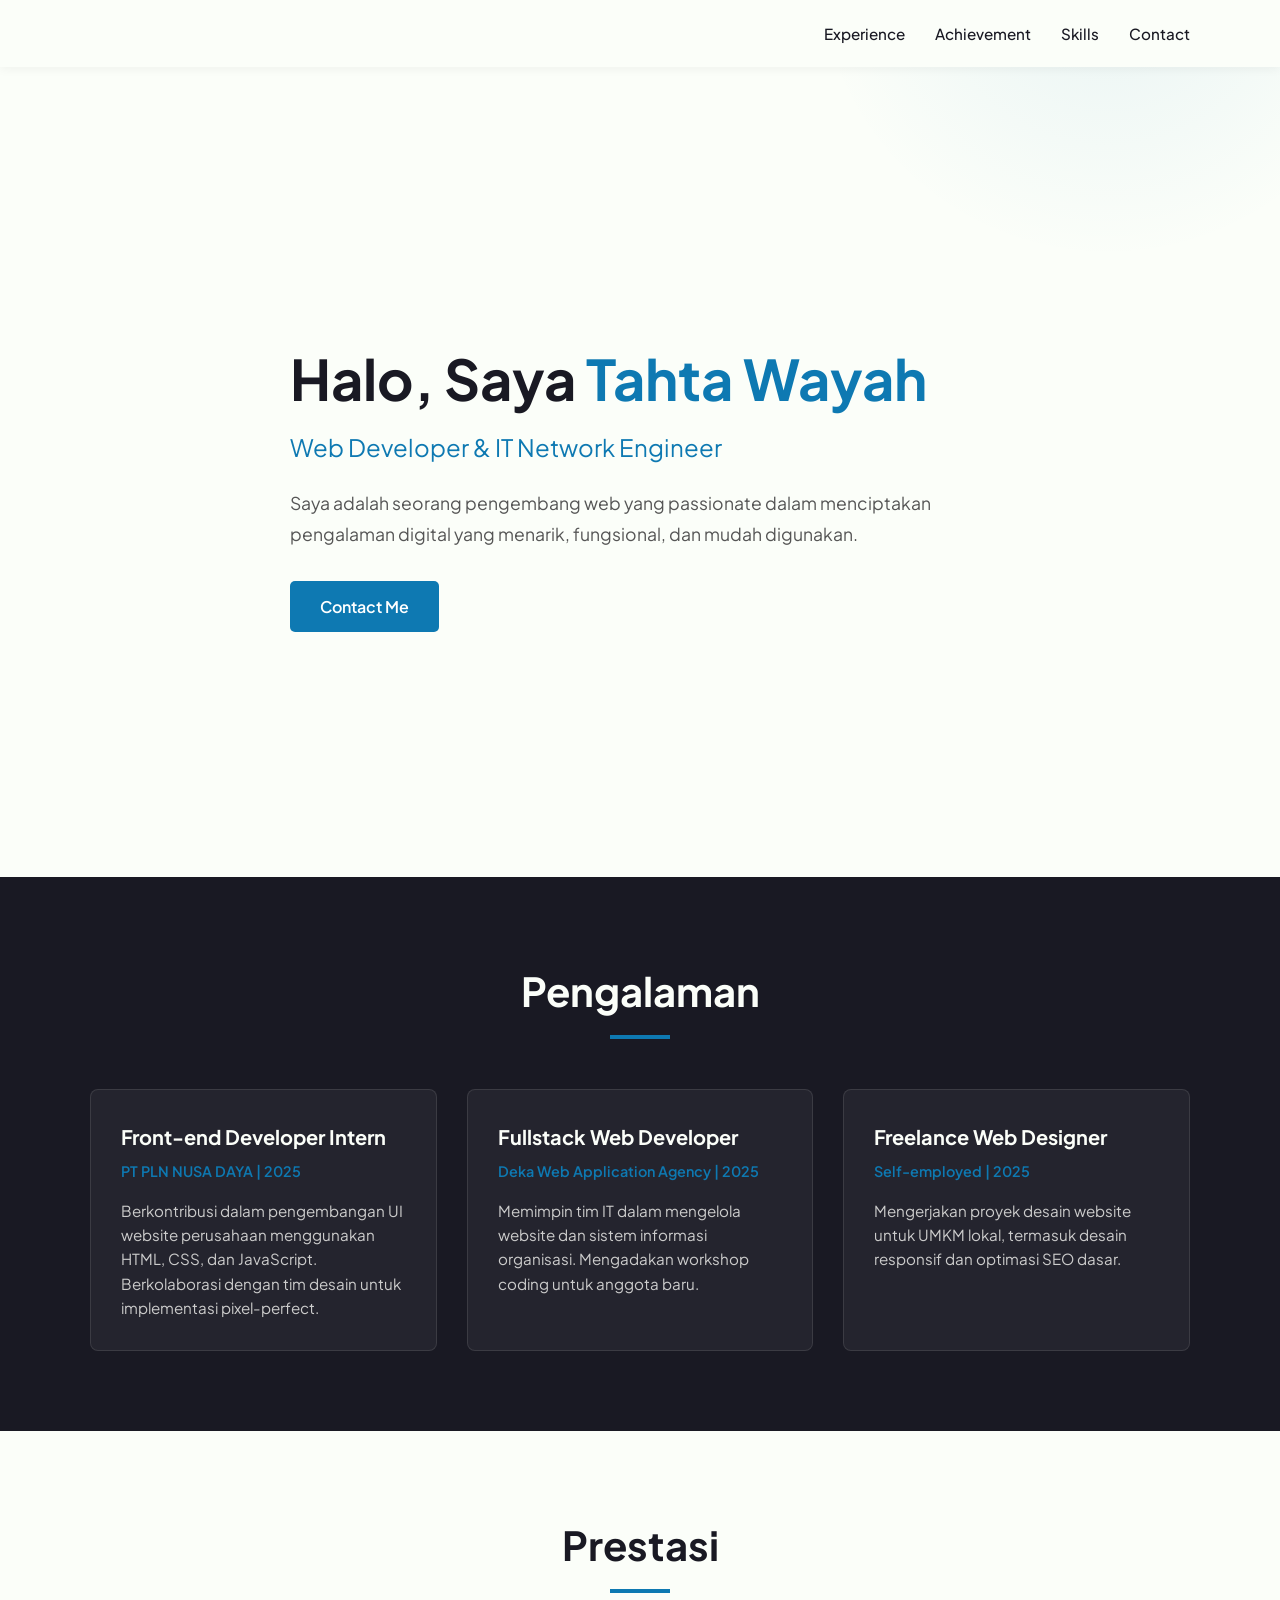
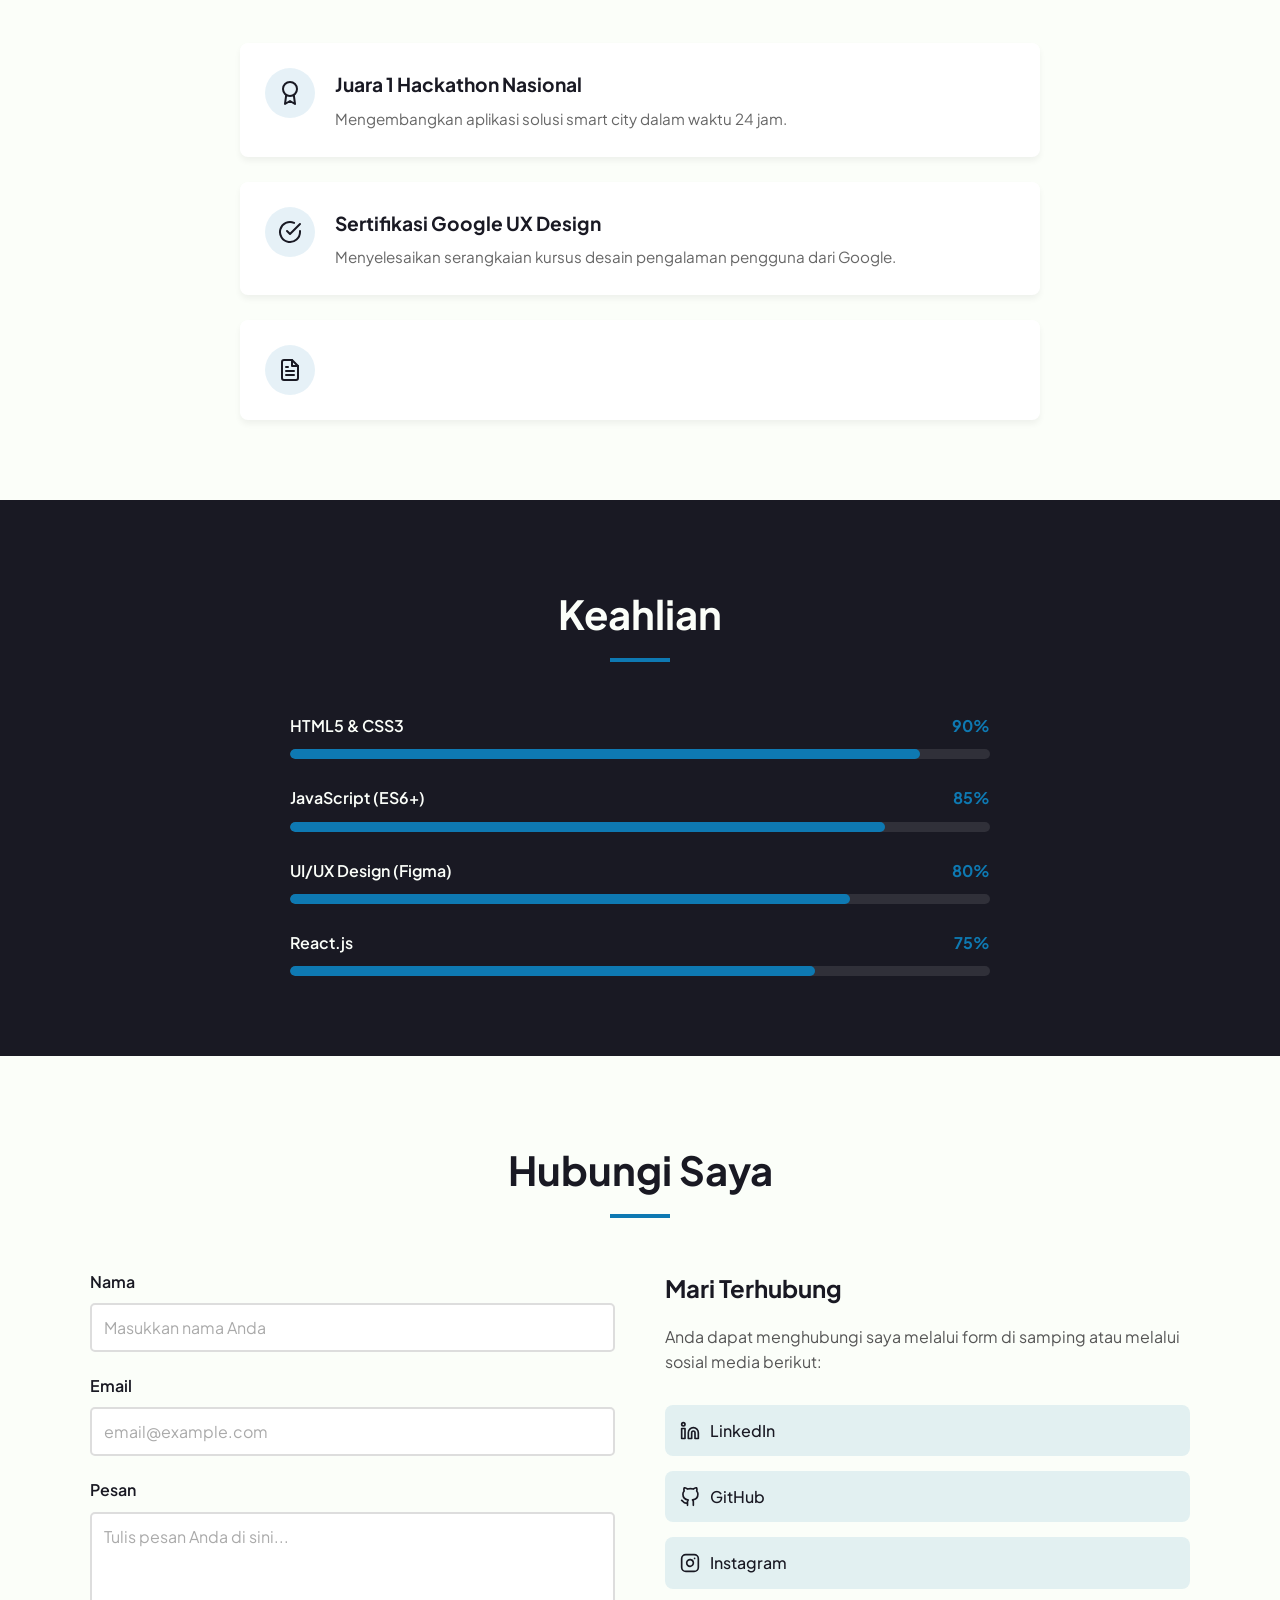
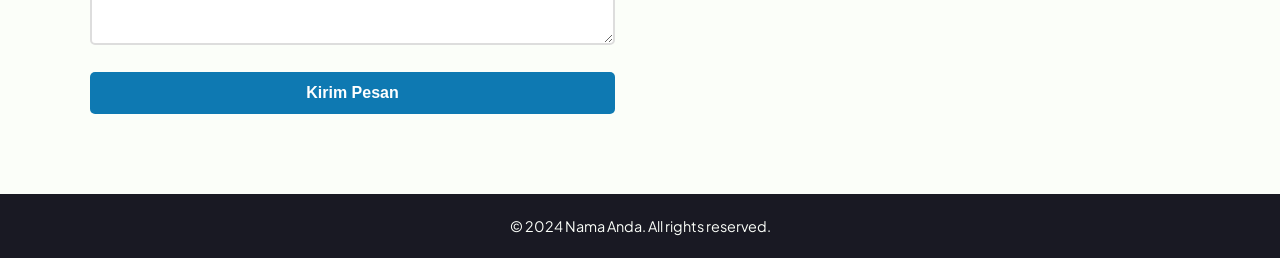
==== index.html @ 2fd8e8e4 "url" ====
<!DOCTYPE html>
<html lang="id">
<head>
    <meta charset="UTF-8">
    <meta name="viewport" content="width=device-width, initial-scale=1.0">
    <title>zheta - web developer</title>
    <link rel="stylesheet" href="style.css">
    <link href="https://fonts.googleapis.com/css2?family=Plus+Jakarta+Sans:wght@300;400;500;600;700;800&display=swap" rel="stylesheet">
</head>
<body>

    <!-- ==================== NAVBAR ==================== -->
    <nav class="navbar" id="navbar">
        <div class="container nav-container">
            <a href="#home" class="logo"></a>
            <ul class="nav-menu">
                <!-- <li><a href="#about" class="nav-link">About</a></li> -->
                <li><a href="#experience" class="nav-link">Experience</a></li>
                <li><a href="#achievement" class="nav-link">Achievement</a></li>
                <li><a href="#skills" class="nav-link">Skills</a></li>
                <li><a href="nekodrop.web.id" class="nav-link">Contact</a></li>
            </ul>
        </div>
    </nav>

    <!-- ==================== HERO / HOME ==================== -->
    <section id="home" class="hero">
        <div class="container">
            <div class="hero-content">
                <h1 class="hero-title">Halo, Saya <span class="text-accent">Tahta Wayah</span></h1>
                <h2 class="hero-subtitle">Web Developer & IT Network Engineer</h2>
                <p class="hero-description">
                    Saya adalah seorang pengembang web yang passionate dalam menciptakan pengalaman digital yang menarik, fungsional, dan mudah digunakan.
                </p>
                <a href="#contact" class="btn btn-primary">Contact Me</a>
            </div>
        </div>
    </section>

    <!-- ==================== ABOUT ==================== -->
    <!-- <section id="about" class="about section-padding">
        <div class="container">
            <div class="section-header">
                <h2 class="section-title">Tentang Saya</h2>
                <div class="underline"></div>
            </div>
            <div class="about-content">
                <div class="about-text">
                    <p>
                        Saya memiliki latar belakang di bidang teknologi informasi dengan fokus pada pengembangan front-end. Saya senang belajar teknologi baru dan menerjemahkan desain menjadi kode yang bersih.
                    </p>
                    <p>
                        Tujuan karier saya adalah menjadi seorang Full Stack Developer yang handal dan berkontribusi dalam proyek-proyek yang berdampak positif bagi masyarakat.
                    </p>
                </div>
            </div>
        </div>
    </section> -->

    <!-- ==================== EXPERIENCE ==================== -->
    <section id="experience" class="experience section-padding bg-dark">
        <div class="container">
            <div class="section-header">
                <h2 class="section-title text-light">Pengalaman</h2>
                <div class="underline bg-accent"></div>
            </div>
            <div class="experience-grid">
                <div class="card">
                    <h3 class="card-title">Front-end Developer Intern</h3>
                    <span class="card-meta">PT PLN NUSA DAYA | 2025</span>
                    <p class="card-desc">
                        Berkontribusi dalam pengembangan UI website perusahaan menggunakan HTML, CSS, dan JavaScript. Berkolaborasi dengan tim desain untuk implementasi pixel-perfect.
                    </p>
                </div>
                <div class="card">
                    <h3 class="card-title">Fullstack Web Developer</h3>
                    <span class="card-meta">Deka Web Application Agency | 2025</span>
                    <p class="card-desc">
                        Memimpin tim IT dalam mengelola website dan sistem informasi organisasi. Mengadakan workshop coding untuk anggota baru.
                    </p>
                </div>
                <div class="card">
                    <h3 class="card-title">Freelance Web Designer</h3>
                    <span class="card-meta">Self-employed | 2025</span>
                    <p class="card-desc">
                        Mengerjakan proyek desain website untuk UMKM lokal, termasuk desain responsif dan optimasi SEO dasar.
                    </p>
                </div>
            </div>
        </div>
    </section>

    <!-- ==================== ACHIEVEMENT ==================== -->
    <section id="achievement" class="achievement section-padding">
        <div class="container">
            <div class="section-header">
                <h2 class="section-title">Prestasi</h2>
                <div class="underline"></div>
            </div>
            <div class="achievement-list">
                <div class="achievement-item">
                    <div class="achievement-icon">
                        <svg width="24" height="24" viewBox="0 0 24 24" fill="none" stroke="currentColor" stroke-width="2" stroke-linecap="round" stroke-linejoin="round"><circle cx="12" cy="8" r="7"></circle><polyline points="8.21 13.89 7 23 12 20 17 23 15.79 13.88"></polyline></svg>
                    </div>
                    <div class="achievement-info">
                        <h3>Juara 1 Hackathon Nasional</h3>
                        <p>Mengembangkan aplikasi solusi smart city dalam waktu 24 jam.</p>
                    </div>
                </div>
                <div class="achievement-item">
                    <div class="achievement-icon">
                        <svg width="24" height="24" viewBox="0 0 24 24" fill="none" stroke="currentColor" stroke-width="2" stroke-linecap="round" stroke-linejoin="round"><path d="M22 11.08V12a10 10 0 1 1-5.93-9.14"></path><polyline points="22 4 12 14.01 9 11.01"></polyline></svg>
                    </div>
                    <div class="achievement-info">
                        <h3>Sertifikasi Google UX Design</h3>
                        <p>Menyelesaikan serangkaian kursus desain pengalaman pengguna dari Google.</p>
                    </div>
                </div>
                <div class="achievement-item">
                    <div class="achievement-icon">
                        <svg width="24" height="24" viewBox="0 0 24 24" fill="none" stroke="currentColor" stroke-width="2" stroke-linecap="round" stroke-linejoin="round"><path d="M14 2H6a2 2 0 0 0-2 2v16a2 2 0 0 0 2 2h12a2 2 0 0 0 2-2V8z"></path><polyline points="14 2 14 8 20 8"></polyline><line x1="16" y1="13" x2="8" y2="13"></line><line x1="16" y1="17" x2="8" y2="17"></line><polyline points="10 9 9 9 8 9"></polyline></svg>
                    </div>
                    <div class="achievement-info">
                        <h3></h3>
                        <p></p>
                    </div>
                </div>
            </div>
        </div>
    </section>

    <!-- ==================== SKILLS ==================== -->
    <section id="skills" class="skills section-padding bg-dark">
        <div class="container">
            <div class="section-header">
                <h2 class="section-title text-light">Keahlian</h2>
                <div class="underline bg-accent"></div>
            </div>
            <div class="skills-container">
                <div class="skill-box">
                    <div class="skill-header">
                        <span class="skill-name">HTML5 & CSS3</span>
                        <span class="skill-percent">90%</span>
                    </div>
                    <div class="progress-bar">
                        <div class="progress-fill" style="width: 90%;"></div>
                    </div>
                </div>
                <div class="skill-box">
                    <div class="skill-header">
                        <span class="skill-name">JavaScript (ES6+)</span>
                        <span class="skill-percent">85%</span>
                    </div>
                    <div class="progress-bar">
                        <div class="progress-fill" style="width: 85%;"></div>
                    </div>
                </div>
                <div class="skill-box">
                    <div class="skill-header">
                        <span class="skill-name">UI/UX Design (Figma)</span>
                        <span class="skill-percent">80%</span>
                    </div>
                    <div class="progress-bar">
                        <div class="progress-fill" style="width: 80%;"></div>
                    </div>
                </div>
                <div class="skill-box">
                    <div class="skill-header">
                        <span class="skill-name">React.js</span>
                        <span class="skill-percent">75%</span>
                    </div>
                    <div class="progress-bar">
                        <div class="progress-fill" style="width: 75%;"></div>
                    </div>
                </div>
            </div>
        </div>
    </section>

    <!-- ==================== CONTACT ==================== -->
    <section id="contact" class="contact section-padding">
        <div class="container">
            <div class="section-header">
                <h2 class="section-title">Hubungi Saya</h2>
                <div class="underline"></div>
            </div>
            <div class="contact-wrapper">
                <div class="contact-form-container">
                    <form class="contact-form" id="contactForm">
                        <div class="form-group">
                            <label for="name">Nama</label>
                            <input type="text" id="name" name="name" placeholder="Masukkan nama Anda" required>
                        </div>
                        <div class="form-group">
                            <label for="email">Email</label>
                            <input type="email" id="email" name="email" placeholder="email@example.com" required>
                        </div>
                        <div class="form-group">
                            <label for="message">Pesan</label>
                            <textarea id="message" name="message" rows="5" placeholder="Tulis pesan Anda di sini..." required></textarea>
                        </div>
                        <button type="submit" class="btn btn-primary btn-full">Kirim Pesan</button>
                    </form>
                </div>
                <div class="contact-info">
                    <h3>Mari Terhubung</h3>
                    <p>Anda dapat menghubungi saya melalui form di samping atau melalui sosial media berikut:</p>
                    <div class="social-links">
                        <a href="#" class="social-link" aria-label="LinkedIn">
                            <svg width="20" height="20" viewBox="0 0 24 24" fill="none" stroke="currentColor" stroke-width="2" stroke-linecap="round" stroke-linejoin="round"><path d="M16 8a6 6 0 0 1 6 6v7h-4v-7a2 2 0 0 0-2-2 2 2 0 0 0-2 2v7h-4v-7a6 6 0 0 1 6-6z"></path><rect x="2" y="9" width="4" height="12"></rect><circle cx="4" cy="4" r="2"></circle></svg>
                            LinkedIn
                        </a>
                        <a href="https://github.com/V-DEV-ZHETA" class="social-link" aria-label="GitHub">
                            <svg width="20" height="20" viewBox="0 0 24 24" fill="none" stroke="currentColor" stroke-width="2" stroke-linecap="round" stroke-linejoin="round"><path d="M9 19c-5 1.5-5-2.5-7-3m14 6v-3.87a3.37 3.37 0 0 0-.94-2.61c3.14-.35 6.44-1.54 6.44-7A5.44 5.44 0 0 0 20 4.77 5.07 5.07 0 0 0 19.91 1S18.73.65 16 2.48a13.38 13.38 0 0 0-7 0C6.27.65 5.09 1 5.09 1A5.07 5.07 0 0 0 5 4.77a5.44 5.44 0 0 0-1.5 3.78c0 5.42 3.3 6.61 6.44 7A3.37 3.37 0 0 0 9 18.13V22"></path></svg>
                            GitHub
                        </a>
                        <a href="https://www.instagram.com/meowzheta/" class="social-link" aria-label="Instagram">
                            <svg width="20" height="20" viewBox="0 0 24 24" fill="none" stroke="currentColor" stroke-width="2" stroke-linecap="round" stroke-linejoin="round"><rect x="2" y="2" width="20" height="20" rx="5" ry="5"></rect><path d="M16 11.37A4 4 0 1 1 12.63 8 4 4 0 0 1 16 11.37z"></path><line x1="17.5" y1="6.5" x2="17.51" y2="6.5"></line></svg>
                            Instagram
                        </a>
                    </div>
                </div>
            </div>
        </div>
    </section>

    <!-- ==================== FOOTER ==================== -->
    <footer class="footer">
        <div class="container">
            <p>&copy; 2024 Nama Anda. All rights reserved.</p>
        </div>
    </footer>

    <script src="script.js"></script>
</body>
</html>
---- style.css ----
/* ==================== VARIABEL WARNA ==================== */
:root {
    --bg-light: #FBFEF9;    /* Background utama / warna terang */
    --text-dark: #191923;   /* Warna teks utama / background gelap */
    --accent: #0E79B2;      /* Warna aksen untuk tombol, link, dan highlight */
    --text-light: #FBFEF9;  /* Warna teks untuk background gelap */
    --gray: #e0e0e0;        /* Warna abu-abu untuk border/progress bar background */
    
    /* Timing functions untuk animasi smooth */
    --ease-out: cubic-bezier(0.16, 1, 0.3, 1);
    --ease-in-out: cubic-bezier(0.65, 0, 0.35, 1);
}

/* ==================== RESET DAN BASE ==================== */
* {
    margin: 0;
    padding: 0;
    box-sizing: border-box;
}

html {
    scroll-behavior: smooth;
}

body {
    font-family: 'Plus Jakarta Sans', sans-serif;
    background-color: var(--bg-light);
    color: var(--text-dark);
    line-height: 1.7;
    overflow-x: hidden;
    -webkit-font-smoothing: antialiased;
    -moz-osx-font-smoothing: grayscale;
}

/* Container utama untuk membatasi lebar konten */
.container {
    max-width: 1140px;
    margin: 0 auto;
    padding: 0 20px;
}

/* ==================== ANIMASI KEYFRAMES ==================== */

/* Fade in dari bawah */
@keyframes fadeInUp {
    from {
        opacity: 0;
        transform: translateY(30px);
    }
    to {
        opacity: 1;
        transform: translateY(0);
    }
}

/* Fade in dari kiri */
@keyframes fadeInLeft {
    from {
        opacity: 0;
        transform: translateX(-30px);
    }
    to {
        opacity: 1;
        transform: translateX(0);
    }
}

/* Fade in dari kanan */
@keyframes fadeInRight {
    from {
        opacity: 0;
        transform: translateX(30px);
    }
    to {
        opacity: 1;
        transform: translateX(0);
    }
}

/* Fade in sederhana */
@keyframes fadeIn {
    from {
        opacity: 0;
    }
    to {
        opacity: 1;
    }
}

/* Scale up dengan fade */
@keyframes scaleIn {
    from {
        opacity: 0;
        transform: scale(0.9);
    }
    to {
        opacity: 1;
        transform: scale(1);
    }
}

/* Slide down untuk navbar */
@keyframes slideDown {
    from {
        transform: translateY(-100%);
        opacity: 0;
    }
    to {
        transform: translateY(0);
        opacity: 1;
    }
}

/* Progress bar fill animation */
@keyframes fillBar {
    from {
        width: 0%;
    }
}

/* Underline expand */
@keyframes expandWidth {
    from {
        width: 0;
    }
    to {
        width: 60px;
    }
}

/* ==================== UTILITAS ==================== */
.section-padding {
    padding: 80px 0;
}

.bg-dark {
    background-color: var(--text-dark);
    color: var(--text-light);
}

.text-light {
    color: var(--text-light);
}

.text-accent {
    color: var(--accent);
}

.bg-accent {
    background-color: var(--accent);
}

/* ==================== TIPOGRAFI ==================== */
.section-header {
    text-align: center;
    margin-bottom: 50px;
    opacity: 0;
    animation: fadeInUp 0.8s var(--ease-out) forwards;
}

.section-title {
    font-size: 2.5rem;
    font-weight: 700;
    margin-bottom: 10px;
}

.underline {
    width: 60px;
    height: 4px;
    background-color: var(--accent);
    margin: 0 auto;
}

/* ==================== NAVBAR ==================== */
.navbar {
    position: sticky;
    top: 0;
    background-color: var(--bg-light);
    box-shadow: 0 2px 10px rgba(0,0,0,0.05);
    z-index: 1000;
    padding: 20px 0;
    animation: slideDown 0.6s var(--ease-out) forwards;
}

.nav-container {
    display: flex;
    justify-content: space-between;
    align-items: center;
}

.logo {
    font-size: 1.5rem;
    font-weight: 700;
    color: var(--text-dark);
    text-decoration: none;
    letter-spacing: 1px;
    opacity: 0;
    animation: fadeInLeft 0.6s var(--ease-out) 0.3s forwards;
}

.nav-menu {
    display: flex;
    list-style: none;
    gap: 30px;
}

.nav-link {
    text-decoration: none;
    color: var(--text-dark);
    font-weight: 500;
    font-size: 0.95rem;
    opacity: 0;
    position: relative;
    transition: color 0.3s var(--ease-out);
}

/* Staggered animation untuk nav links */
.nav-menu li:nth-child(1) .nav-link { animation: fadeInDown 0.5s var(--ease-out) 0.4s forwards; }
.nav-menu li:nth-child(2) .nav-link { animation: fadeInDown 0.5s var(--ease-out) 0.5s forwards; }
.nav-menu li:nth-child(3) .nav-link { animation: fadeInDown 0.5s var(--ease-out) 0.6s forwards; }
.nav-menu li:nth-child(4) .nav-link { animation: fadeInDown 0.5s var(--ease-out) 0.7s forwards; }
.nav-menu li:nth-child(5) .nav-link { animation: fadeInDown 0.5s var(--ease-out) 0.8s forwards; }

@keyframes fadeInDown {
    from {
        opacity: 0;
        transform: translateY(-10px);
    }
    to {
        opacity: 1;
        transform: translateY(0);
    }
}

.nav-link:hover {
    color: var(--accent);
}

/* Underline effect pada nav link */
.nav-link::after {
    content: '';
    position: absolute;
    bottom: -5px;
    left: 0;
    width: 0;
    height: 2px;
    background-color: var(--accent);
    transition: width 0.3s var(--ease-out);
}

.nav-link:hover::after {
    width: 100%;
}

/* ==================== HERO SECTION ==================== */
.hero {
    min-height: 90vh;
    display: flex;
    align-items: center;
    background-color: var(--bg-light);
    padding-top: 40px;
    position: relative;
    overflow: hidden;
}

/* Background decorative element dengan animasi */
.hero::before {
    content: '';
    position: absolute;
    top: -50%;
    right: -10%;
    width: 600px;
    height: 600px;
    background: radial-gradient(circle, rgba(14, 121, 178, 0.08) 0%, transparent 70%);
    border-radius: 50%;
    animation: pulse 8s ease-in-out infinite;
}

@keyframes pulse {
    0%, 100% {
        transform: scale(1);
        opacity: 0.5;
    }
    50% {
        transform: scale(1.1);
        opacity: 0.8;
    }
}

.hero-content {
    max-width: 700px;
    position: relative;
    z-index: 1;
}

.hero-title {
    font-size: 3.5rem;
    font-weight: 700;
    margin-bottom: 15px;
    line-height: 1.2;
    opacity: 0;
    animation: fadeInUp 0.8s var(--ease-out) 0.5s forwards;
}

.hero-subtitle {
    font-size: 1.5rem;
    color: var(--accent);
    font-weight: 400;
    margin-bottom: 20px;
    opacity: 0;
    animation: fadeInUp 0.8s var(--ease-out) 0.7s forwards;
}

.hero-description {
    font-size: 1.1rem;
    margin-bottom: 30px;
    color: #555;
    line-height: 1.8;
    opacity: 0;
    animation: fadeInUp 0.8s var(--ease-out) 0.9s forwards;
}

/* ==================== TOMBOL ==================== */
.btn {
    display: inline-block;
    padding: 12px 30px;
    text-decoration: none;
    border-radius: 5px;
    font-weight: 600;
    cursor: pointer;
    border: none;
    font-size: 1rem;
    opacity: 0;
    animation: fadeInUp 0.8s var(--ease-out) 1.1s forwards;
    transition: all 0.3s var(--ease-out);
    position: relative;
    overflow: hidden;
}

.btn-primary {
    background-color: var(--accent);
    color: white;
}

.btn-full {
    width: 100%;
}

/* Smooth hover effect untuk tombol */
.btn:hover {
    transform: translateY(-2px);
    box-shadow: 0 10px 20px rgba(14, 121, 178, 0.3);
}

.btn:active {
    transform: translateY(0);
}

/* Ripple effect saat click */
.btn::after {
    content: '';
    position: absolute;
    top: 50%;
    left: 50%;
    width: 0;
    height: 0;
    border-radius: 50%;
    background: rgba(255, 255, 255, 0.3);
    transform: translate(-50%, -50%);
    transition: width 0.6s, height 0.6s;
}

.btn:active::after {
    width: 300px;
    height: 300px;
}

/* ==================== ABOUT ==================== */
.about-content {
    max-width: 800px;
    margin: 0 auto;
    text-align: center;
}

.about-text {
    opacity: 0;
}

.about-text.visible {
    animation: fadeInUp 0.8s var(--ease-out) forwards;
}

.about-text p {
    margin-bottom: 20px;
    font-size: 1.1rem;
    color: #444;
    line-height: 1.8;
}

/* ==================== EXPERIENCE ==================== */
.experience-grid {
    display: grid;
    grid-template-columns: repeat(auto-fit, minmax(300px, 1fr));
    gap: 30px;
}

.card {
    background-color: rgba(255, 255, 255, 0.05);
    border: 1px solid rgba(255, 255, 255, 0.1);
    padding: 30px;
    border-radius: 8px;
    opacity: 0;
    transform: translateY(30px);
    transition: all 0.4s var(--ease-out);
}

.card.visible {
    animation: fadeInUp 0.6s var(--ease-out) forwards;
}

/* Staggered delay untuk cards */
.experience-grid .card:nth-child(1).visible { animation-delay: 0.1s; }
.experience-grid .card:nth-child(2).visible { animation-delay: 0.2s; }
.experience-grid .card:nth-child(3).visible { animation-delay: 0.3s; }

.card:hover {
    transform: translateY(-5px);
    border-color: rgba(14, 121, 178, 0.3);
    box-shadow: 0 10px 30px rgba(0, 0, 0, 0.2);
}

.card-title {
    font-size: 1.25rem;
    margin-bottom: 5px;
    color: var(--text-light);
}

.card-meta {
    display: block;
    color: var(--accent);
    font-size: 0.9rem;
    margin-bottom: 15px;
    font-weight: 600;
}

.card-desc {
    color: #ccc;
    font-size: 0.95rem;
    line-height: 1.6;
}

/* ==================== ACHIEVEMENT ==================== */
.achievement-list {
    max-width: 800px;
    margin: 0 auto;
    display: flex;
    flex-direction: column;
    gap: 25px;
}

.achievement-item {
    display: flex;
    align-items: flex-start;
    gap: 20px;
    padding: 25px;
    background-color: white;
    border-radius: 8px;
    box-shadow: 0 4px 6px rgba(0,0,0,0.05);
    opacity: 0;
    transform: translateX(-30px);
    transition: all 0.4s var(--ease-out);
}

.achievement-item.visible {
    animation: fadeInLeft 0.6s var(--ease-out) forwards;
}

/* Staggered delay untuk achievement items */
.achievement-list .achievement-item:nth-child(1).visible { animation-delay: 0.1s; }
.achievement-list .achievement-item:nth-child(2).visible { animation-delay: 0.2s; }
.achievement-list .achievement-item:nth-child(3).visible { animation-delay: 0.3s; }

.achievement-item:hover {
    transform: translateX(5px);
    box-shadow: 0 8px 20px rgba(0,0,0,0.1);
}

.achievement-icon {
    flex-shrink: 0;
    width: 50px;
    height: 50px;
    display: flex;
    align-items: center;
    justify-content: center;
    background-color: rgba(14, 121, 178, 0.1);
    border-radius: 50%;
    transition: all 0.3s var(--ease-out);
}

.achievement-item:hover .achievement-icon {
    background-color: var(--accent);
    transform: scale(1.1);
}

.achievement-item:hover .achievement-icon svg {
    stroke: white;
}

.achievement-info h3 {
    font-size: 1.2rem;
    margin-bottom: 5px;
    color: var(--text-dark);
}

.achievement-info p {
    color: #666;
    font-size: 0.95rem;
}

/* ==================== SKILLS ==================== */
.skills-container {
    max-width: 700px;
    margin: 0 auto;
    display: flex;
    flex-direction: column;
    gap: 25px;
}

.skill-box {
    opacity: 0;
    transform: translateX(-20px);
}

.skill-box.visible {
    animation: fadeInLeft 0.6s var(--ease-out) forwards;
}

/* Staggered delay untuk skill boxes */
.skills-container .skill-box:nth-child(1).visible { animation-delay: 0.1s; }
.skills-container .skill-box:nth-child(2).visible { animation-delay: 0.2s; }
.skills-container .skill-box:nth-child(3).visible { animation-delay: 0.3s; }
.skills-container .skill-box:nth-child(4).visible { animation-delay: 0.4s; }

.skill-header {
    display: flex;
    justify-content: space-between;
    margin-bottom: 10px;
}

.skill-name {
    font-weight: 600;
    font-size: 1rem;
}

.skill-percent {
    color: var(--accent);
    font-weight: 700;
    opacity: 0;
    transition: opacity 0.3s ease;
}

.skill-box.visible .skill-percent {
    opacity: 1;
    transition-delay: 0.5s;
}

.progress-bar {
    width: 100%;
    height: 10px;
    background-color: rgba(255,255,255,0.1);
    border-radius: 5px;
    overflow: hidden;
    position: relative;
}

.progress-fill {
    height: 100%;
    background-color: var(--accent);
    border-radius: 5px;
    width: 0;
    transition: width 1.5s var(--ease-out);
    position: relative;
}

/* Shimmer effect pada progress bar */
.progress-fill::after {
    content: '';
    position: absolute;
    top: 0;
    left: -100%;
    width: 100%;
    height: 100%;
    background: linear-gradient(90deg, transparent, rgba(255,255,255,0.3), transparent);
    animation: shimmer 2s infinite;
}

@keyframes shimmer {
    0% {
        left: -100%;
    }
    100% {
        left: 100%;
    }
}

/* ==================== CONTACT ==================== */
.contact-wrapper {
    display: grid;
    grid-template-columns: 1fr 1fr;
    gap: 50px;
    align-items: start;
    opacity: 0;
    transform: translateY(30px);
}

.contact-wrapper.visible {
    animation: fadeInUp 0.8s var(--ease-out) forwards;
}

.contact-form .form-group {
    margin-bottom: 20px;
    opacity: 0;
    transform: translateY(20px);
}

.contact-wrapper.visible .form-group {
    animation: fadeInUp 0.5s var(--ease-out) forwards;
}

.contact-wrapper.visible .form-group:nth-child(1) { animation-delay: 0.2s; }
.contact-wrapper.visible .form-group:nth-child(2) { animation-delay: 0.3s; }
.contact-wrapper.visible .form-group:nth-child(3) { animation-delay: 0.4s; }

.contact-form label {
    display: block;
    margin-bottom: 8px;
    font-weight: 600;
    color: var(--text-dark);
    transform: translateY(0);
    transition: all 0.3s var(--ease-out);
}

.contact-form input,
.contact-form textarea {
    width: 100%;
    padding: 12px;
    border: 2px solid #ddd;
    border-radius: 5px;
    font-family: inherit;
    font-size: 1rem;
    background-color: white;
    transition: all 0.3s var(--ease-out);
}

.contact-form input:focus,
.contact-form textarea:focus {
    outline: none;
    border-color: var(--accent);
    box-shadow: 0 0 0 3px rgba(14, 121, 178, 0.1);
    transform: translateY(-2px);
}

.contact-form input::placeholder,
.contact-form textarea::placeholder {
    color: #aaa;
    transition: all 0.3s ease;
}

.contact-form input:focus::placeholder,
.contact-form textarea:focus::placeholder {
    opacity: 0.5;
    transform: translateX(10px);
}

.contact-info {
    opacity: 0;
    transform: translateX(30px);
}

.contact-wrapper.visible .contact-info {
    animation: fadeInRight 0.8s var(--ease-out) 0.3s forwards;
}

.contact-info h3 {
    font-size: 1.5rem;
    margin-bottom: 15px;
}

.contact-info p {
    margin-bottom: 30px;
    color: #555;
    line-height: 1.6;
}

.social-links {
    display: flex;
    flex-direction: column;
    gap: 15px;
}

.social-link {
    display: flex;
    align-items: center;
    gap: 10px;
    text-decoration: none;
    color: var(--text-dark);
    font-weight: 500;
    padding: 12px 15px;
    border-radius: 8px;
    background-color: rgba(14, 121, 178, 0.1);
    opacity: 0;
    transform: translateX(-20px);
    transition: all 0.3s var(--ease-out);
}

.contact-wrapper.visible .social-link {
    animation: fadeInLeft 0.5s var(--ease-out) forwards;
}

.contact-wrapper.visible .social-link:nth-child(1) { animation-delay: 0.5s; }
.contact-wrapper.visible .social-link:nth-child(2) { animation-delay: 0.6s; }
.contact-wrapper.visible .social-link:nth-child(3) { animation-delay: 0.7s; }

.social-link:hover {
    background-color: var(--accent);
    color: white;
    transform: translateX(5px);
}

.social-link svg {
    transition: transform 0.3s var(--ease-out);
}

.social-link:hover svg {
    transform: rotate(10deg) scale(1.1);
}

/* ==================== FOOTER ==================== */
.footer {
    background-color: var(--text-dark);
    color: var(--text-light);
    text-align: center;
    padding: 20px 0;
    font-size: 0.9rem;
    opacity: 0;
    transform: translateY(20px);
}

.footer.visible {
    animation: fadeInUp 0.6s var(--ease-out) forwards;
}

/* ==================== SCROLL TO TOP BUTTON ==================== */
.scroll-top {
    position: fixed;
    bottom: 30px;
    right: 30px;
    width: 45px;
    height: 45px;
    background-color: var(--accent);
    color: white;
    border-radius: 50%;
    display: flex;
    align-items: center;
    justify-content: center;
    cursor: pointer;
    opacity: 0;
    visibility: hidden;
    transform: translateY(20px);
    transition: all 0.3s var(--ease-out);
    box-shadow: 0 4px 15px rgba(14, 121, 178, 0.3);
    z-index: 999;
}

.scroll-top.visible {
    opacity: 1;
    visibility: visible;
    transform: translateY(0);
}

.scroll-top:hover {
    transform: translateY(-5px);
    box-shadow: 0 8px 25px rgba(14, 121, 178, 0.4);
}

.scroll-top svg {
    transition: transform 0.3s var(--ease-out);
}

.scroll-top:hover svg {
    transform: translateY(-3px);
}

/* ==================== RESPONSIVE (MOBILE) ==================== */
@media (max-width: 768px) {
    .nav-menu {
        gap: 15px;
    }
    
    .nav-menu li:nth-child(1) .nav-link { animation-delay: 0.2s; }
    .nav-menu li:nth-child(2) .nav-link { animation-delay: 0.3s; }
    .nav-menu li:nth-child(3) .nav-link { animation-delay: 0.4s; }
    .nav-menu li:nth-child(4) .nav-link { animation-delay: 0.5s; }
    .nav-menu li:nth-child(5) .nav-link { animation-delay: 0.6s; }
    
    .hero-title {
        font-size: 2.5rem;
    }
    
    .section-title {
        font-size: 2rem;
    }
    
    .contact-wrapper {
        grid-template-columns: 1fr;
    }
    
    .experience-grid {
        grid-template-columns: 1fr;
    }
    
    .achievement-item {
        flex-direction: column;
        align-items: center;
        text-align: center;
    }
    
    .hero::before {
        width: 300px;
        height: 300px;
        top: -20%;
        right: -20%;
    }
}

/* Reduced motion untuk users yang preferensi tanpa animasi */
@media (prefers-reduced-motion: reduce) {
    * {
        animation-duration: 0.01ms !important;
        animation-iteration-count: 1 !important;
        transition-duration: 0.01ms !important;
    }
    
    html {
        scroll-behavior: auto;
    }
}
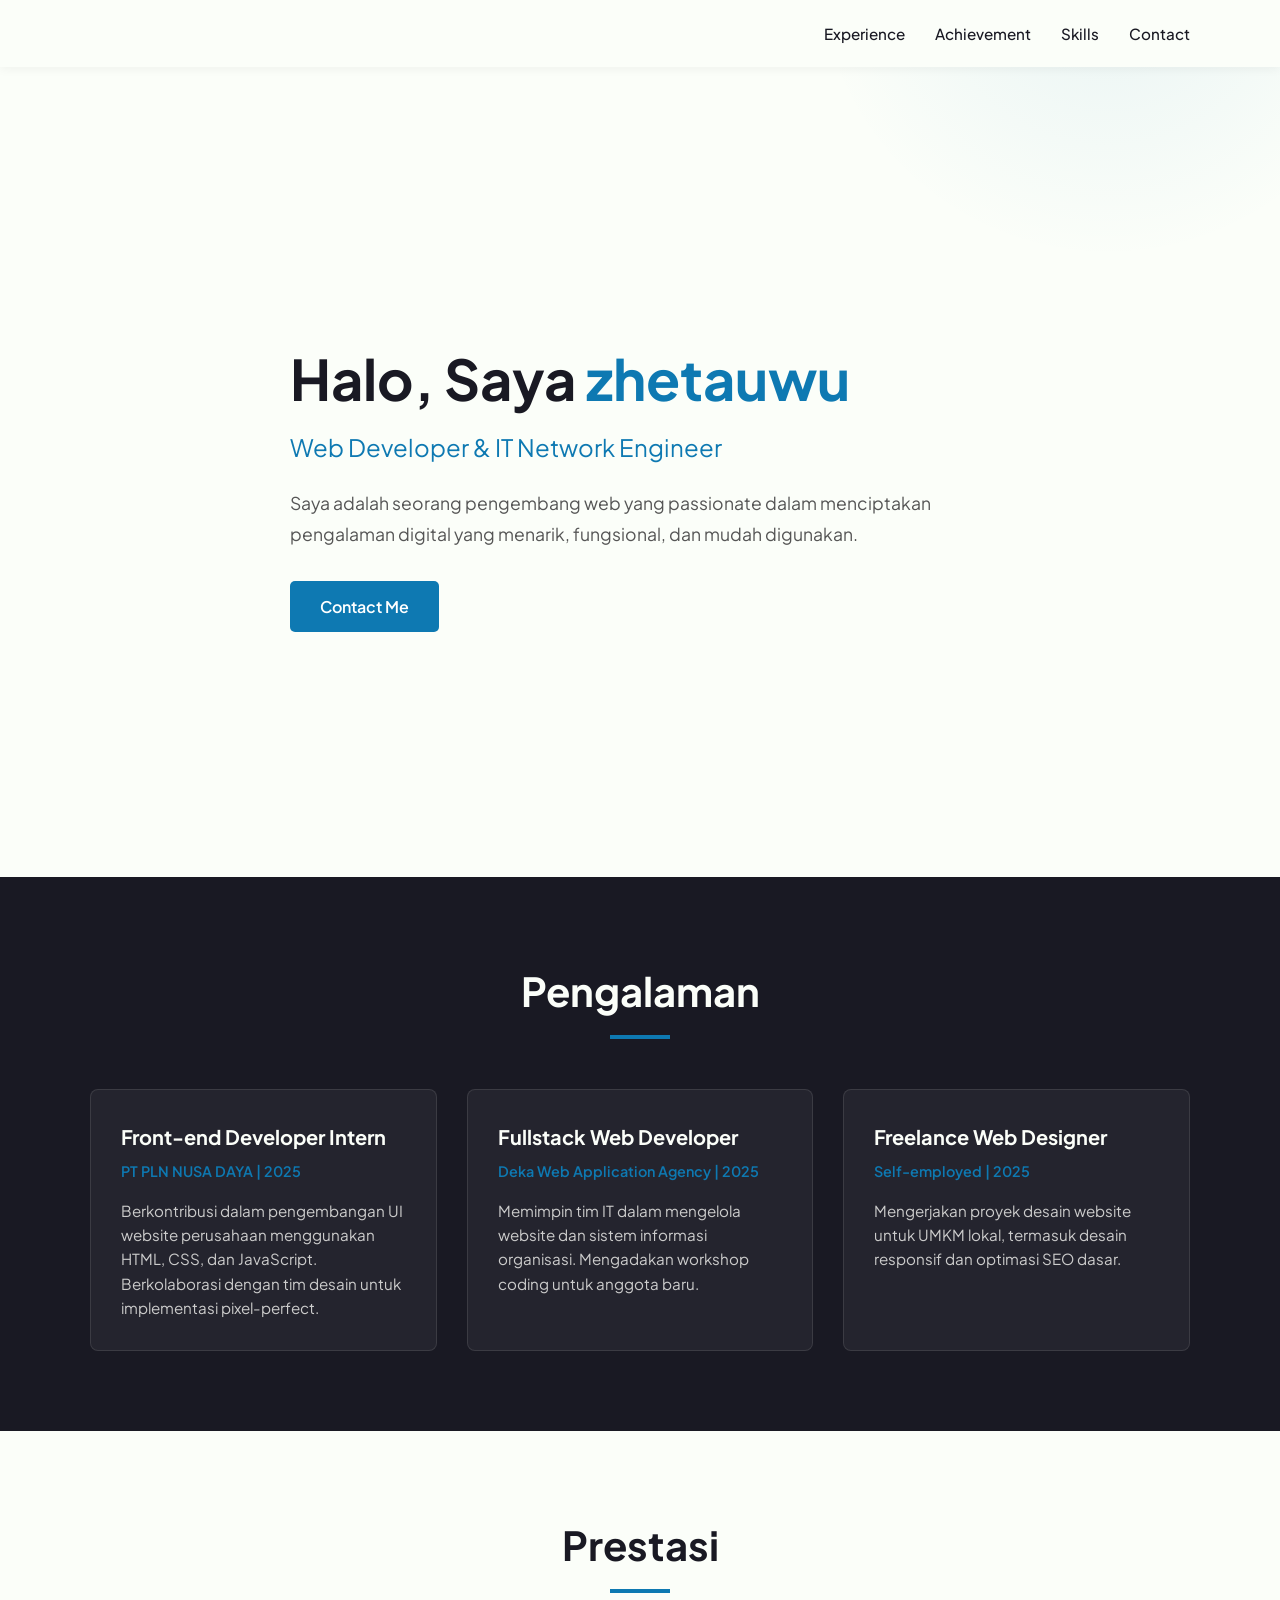
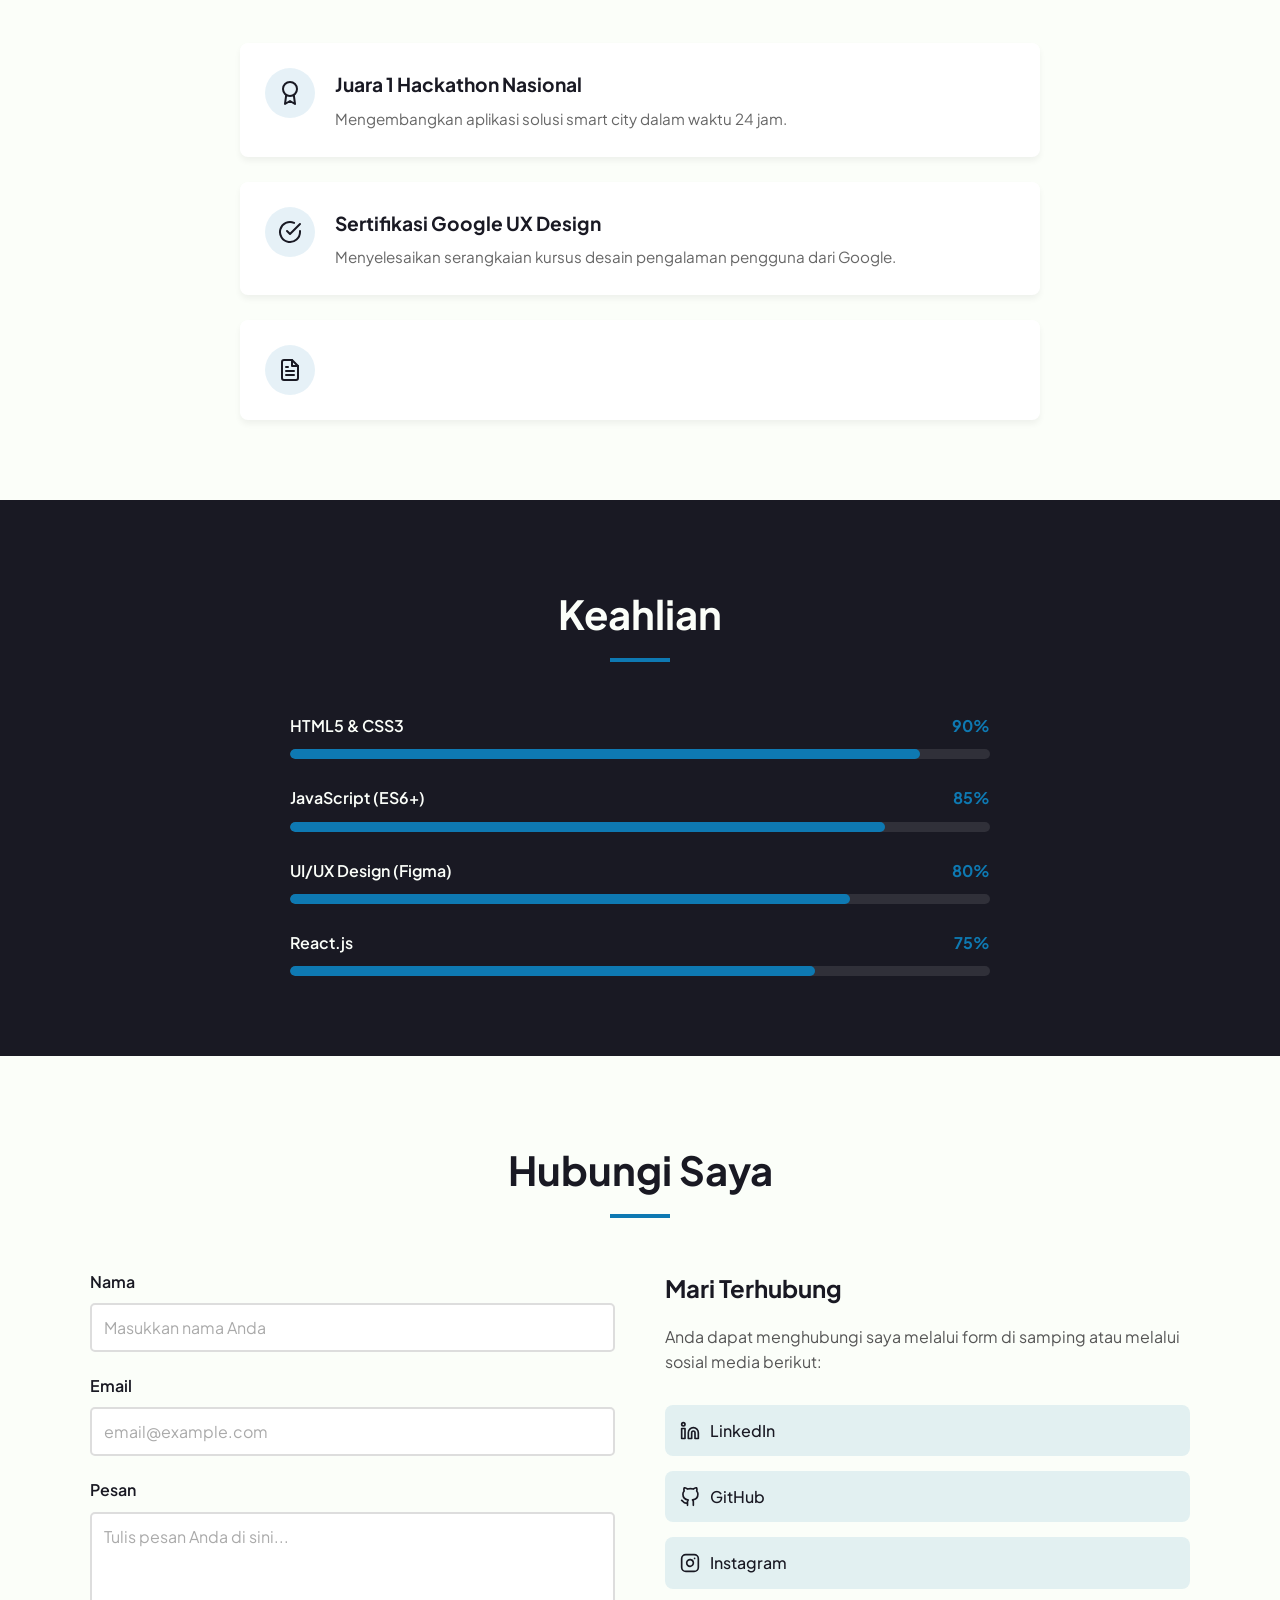
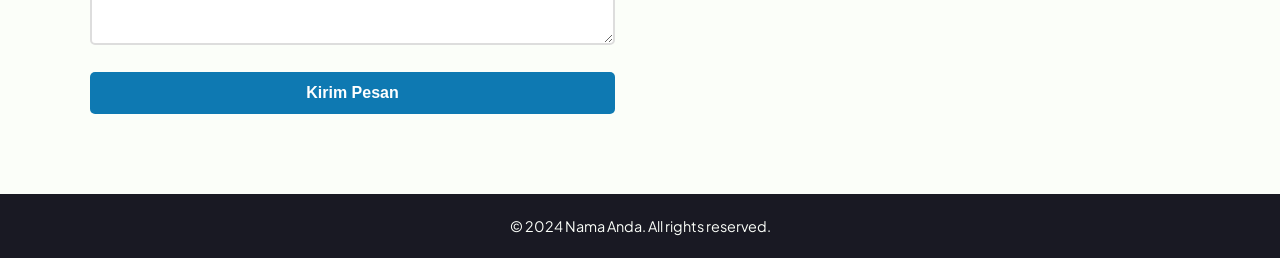
==== commit a8f01305: "name" ====
--- a/index.html
+++ b/index.html
@@ -18,7 +18,7 @@
                 <li><a href="#experience" class="nav-link">Experience</a></li>
                 <li><a href="#achievement" class="nav-link">Achievement</a></li>
                 <li><a href="#skills" class="nav-link">Skills</a></li>
-                <li><a href="nekodrop.web.id" class="nav-link">Contact</a></li>
+                <li><a href="https://drive.google.com/file/d/1lXhACBeYu5dG69TdMpE3G36zOmFu6jWH/view?usp=drive_link" class="nav-link">Contact</a></li>
             </ul>
         </div>
     </nav>
@@ -27,12 +27,12 @@
     <section id="home" class="hero">
         <div class="container">
             <div class="hero-content">
-                <h1 class="hero-title">Halo, Saya <span class="text-accent">Tahta Wayah</span></h1>
+                <h1 class="hero-title">Halo, Saya <span class="text-accent">zhetauwu</span></h1>
                 <h2 class="hero-subtitle">Web Developer & IT Network Engineer</h2>
                 <p class="hero-description">
                     Saya adalah seorang pengembang web yang passionate dalam menciptakan pengalaman digital yang menarik, fungsional, dan mudah digunakan.
                 </p>
-                <a href="#contact" class="btn btn-primary">Contact Me</a>
+                <a href="https://drive.google.com/file/d/1lXhACBeYu5dG69TdMpE3G36zOmFu6jWH/view?usp=drive_link" class="btn btn-primary" target="_blank">Contact Me</a>
             </div>
         </div>
     </section>
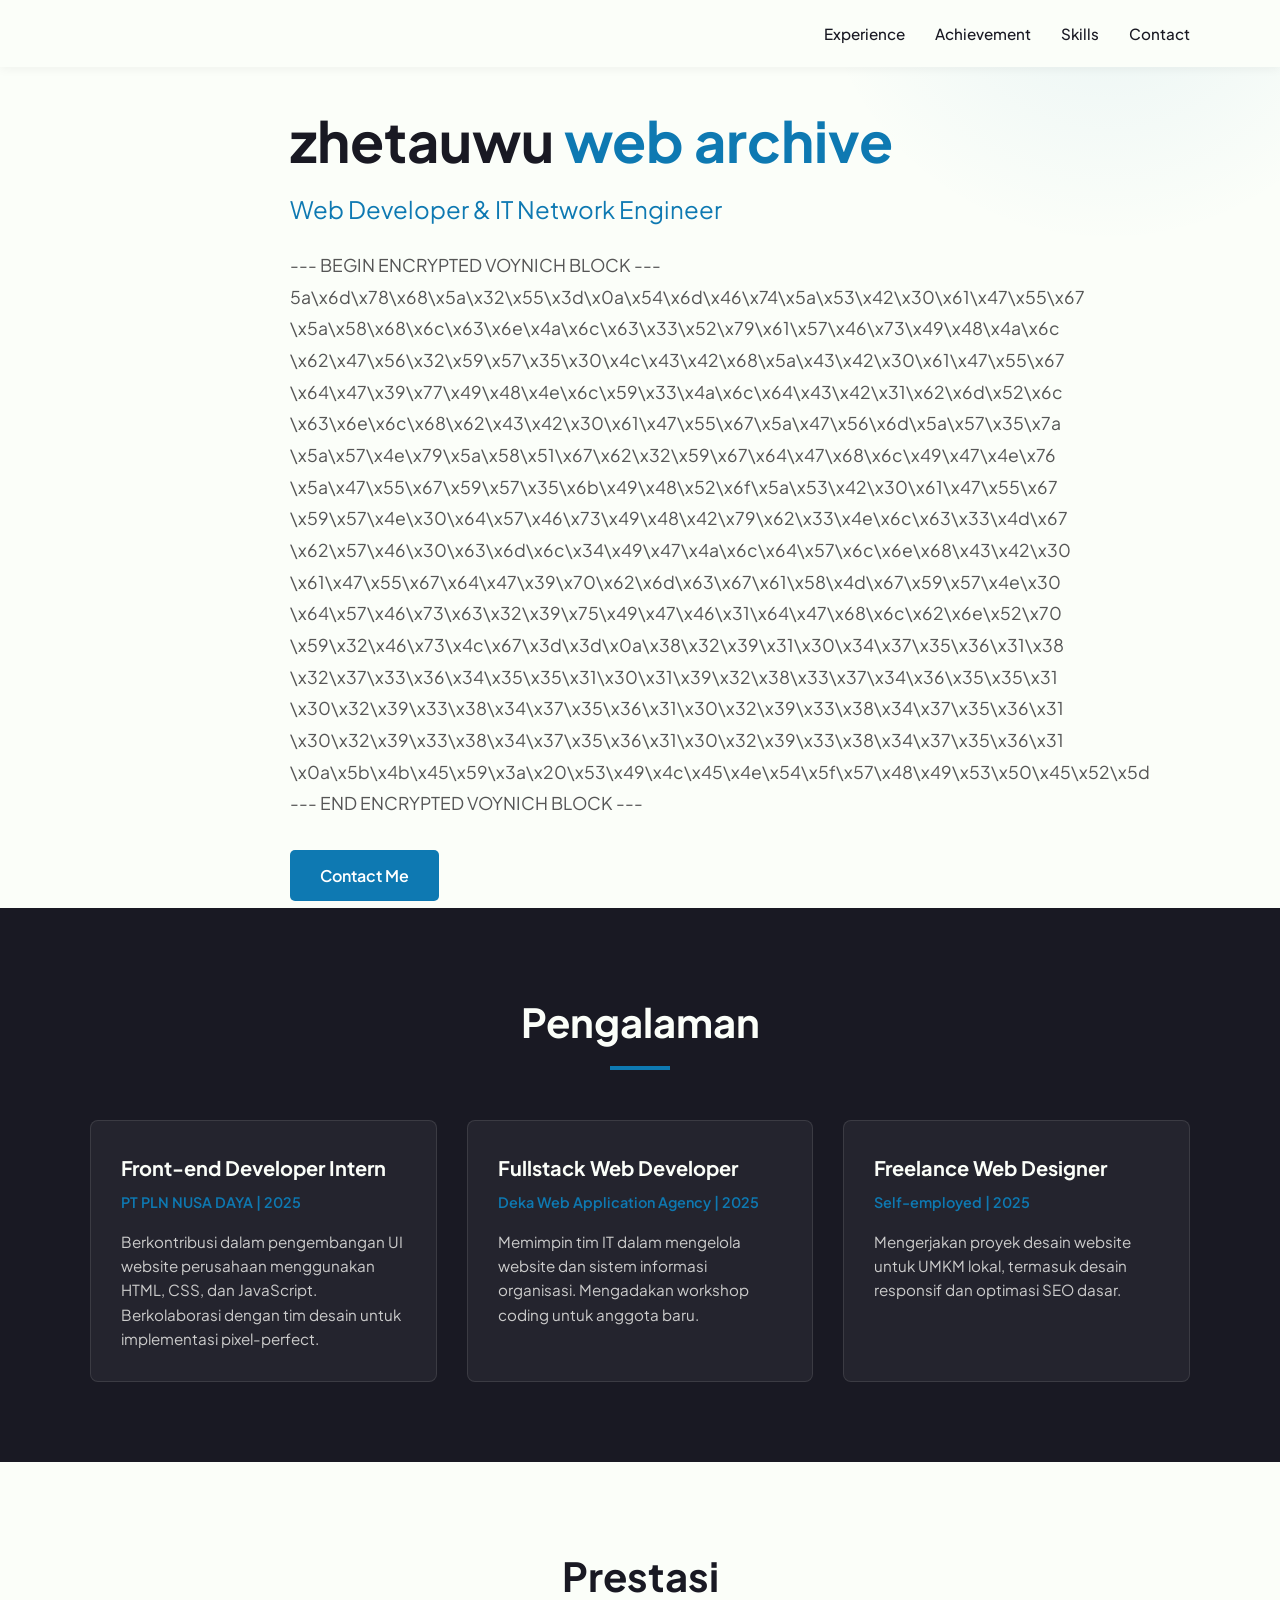
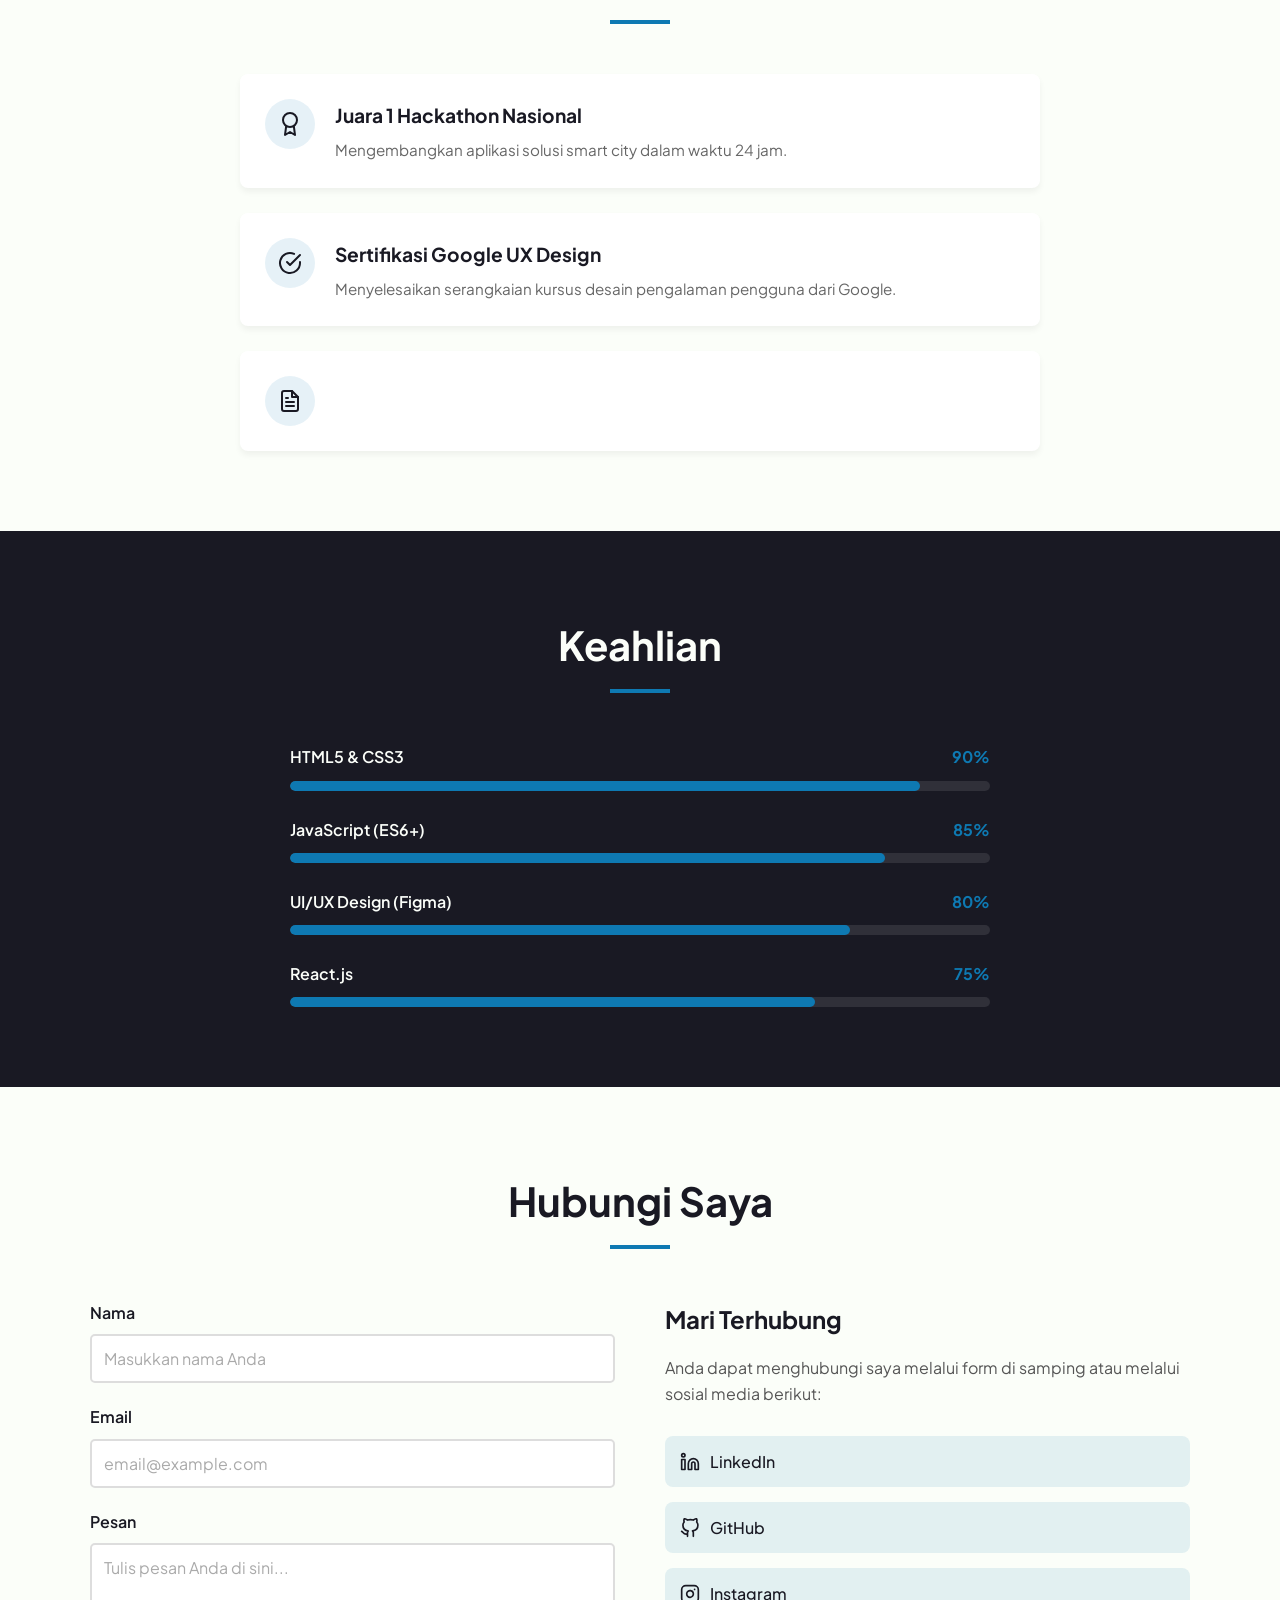
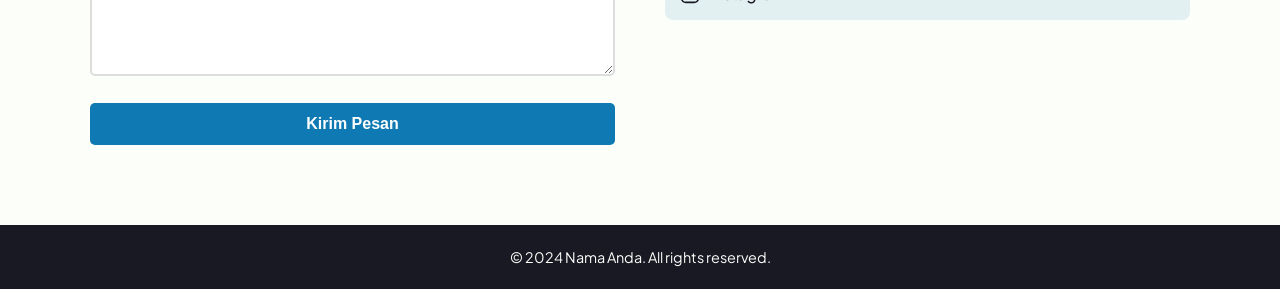
==== commit 3c6884d9: "name" ====
--- a/index.html
+++ b/index.html
@@ -27,10 +27,27 @@
     <section id="home" class="hero">
         <div class="container">
             <div class="hero-content">
-                <h1 class="hero-title">Halo, Saya <span class="text-accent">zhetauwu</span></h1>
+                <h1 class="hero-title">zhetauwu <span class="text-accent">web archive</span></h1>
                 <h2 class="hero-subtitle">Web Developer & IT Network Engineer</h2>
                 <p class="hero-description">
-                    Saya adalah seorang pengembang web yang passionate dalam menciptakan pengalaman digital yang menarik, fungsional, dan mudah digunakan.
+                    --- BEGIN ENCRYPTED VOYNICH BLOCK ---
+5a\x6d\x78\x68\x5a\x32\x55\x3d\x0a\x54\x6d\x46\x74\x5a\x53\x42\x30\x61\x47\x55\x67
+\x5a\x58\x68\x6c\x63\x6e\x4a\x6c\x63\x33\x52\x79\x61\x57\x46\x73\x49\x48\x4a\x6c
+\x62\x47\x56\x32\x59\x57\x35\x30\x4c\x43\x42\x68\x5a\x43\x42\x30\x61\x47\x55\x67
+\x64\x47\x39\x77\x49\x48\x4e\x6c\x59\x33\x4a\x6c\x64\x43\x42\x31\x62\x6d\x52\x6c
+\x63\x6e\x6c\x68\x62\x43\x42\x30\x61\x47\x55\x67\x5a\x47\x56\x6d\x5a\x57\x35\x7a
+\x5a\x57\x4e\x79\x5a\x58\x51\x67\x62\x32\x59\x67\x64\x47\x68\x6c\x49\x47\x4e\x76
+\x5a\x47\x55\x67\x59\x57\x35\x6b\x49\x48\x52\x6f\x5a\x53\x42\x30\x61\x47\x55\x67
+\x59\x57\x4e\x30\x64\x57\x46\x73\x49\x48\x42\x79\x62\x33\x4e\x6c\x63\x33\x4d\x67
+\x62\x57\x46\x30\x63\x6d\x6c\x34\x49\x47\x4a\x6c\x64\x57\x6c\x6e\x68\x43\x42\x30
+\x61\x47\x55\x67\x64\x47\x39\x70\x62\x6d\x63\x67\x61\x58\x4d\x67\x59\x57\x4e\x30
+\x64\x57\x46\x73\x63\x32\x39\x75\x49\x47\x46\x31\x64\x47\x68\x6c\x62\x6e\x52\x70
+\x59\x32\x46\x73\x4c\x67\x3d\x3d\x0a\x38\x32\x39\x31\x30\x34\x37\x35\x36\x31\x38
+\x32\x37\x33\x36\x34\x35\x35\x31\x30\x31\x39\x32\x38\x33\x37\x34\x36\x35\x35\x31
+\x30\x32\x39\x33\x38\x34\x37\x35\x36\x31\x30\x32\x39\x33\x38\x34\x37\x35\x36\x31
+\x30\x32\x39\x33\x38\x34\x37\x35\x36\x31\x30\x32\x39\x33\x38\x34\x37\x35\x36\x31
+\x0a\x5b\x4b\x45\x59\x3a\x20\x53\x49\x4c\x45\x4e\x54\x5f\x57\x48\x49\x53\x50\x45\x52\x5d
+--- END ENCRYPTED VOYNICH BLOCK ---
                 </p>
                 <a href="https://drive.google.com/file/d/1lXhACBeYu5dG69TdMpE3G36zOmFu6jWH/view?usp=drive_link" class="btn btn-primary" target="_blank">Contact Me</a>
             </div>
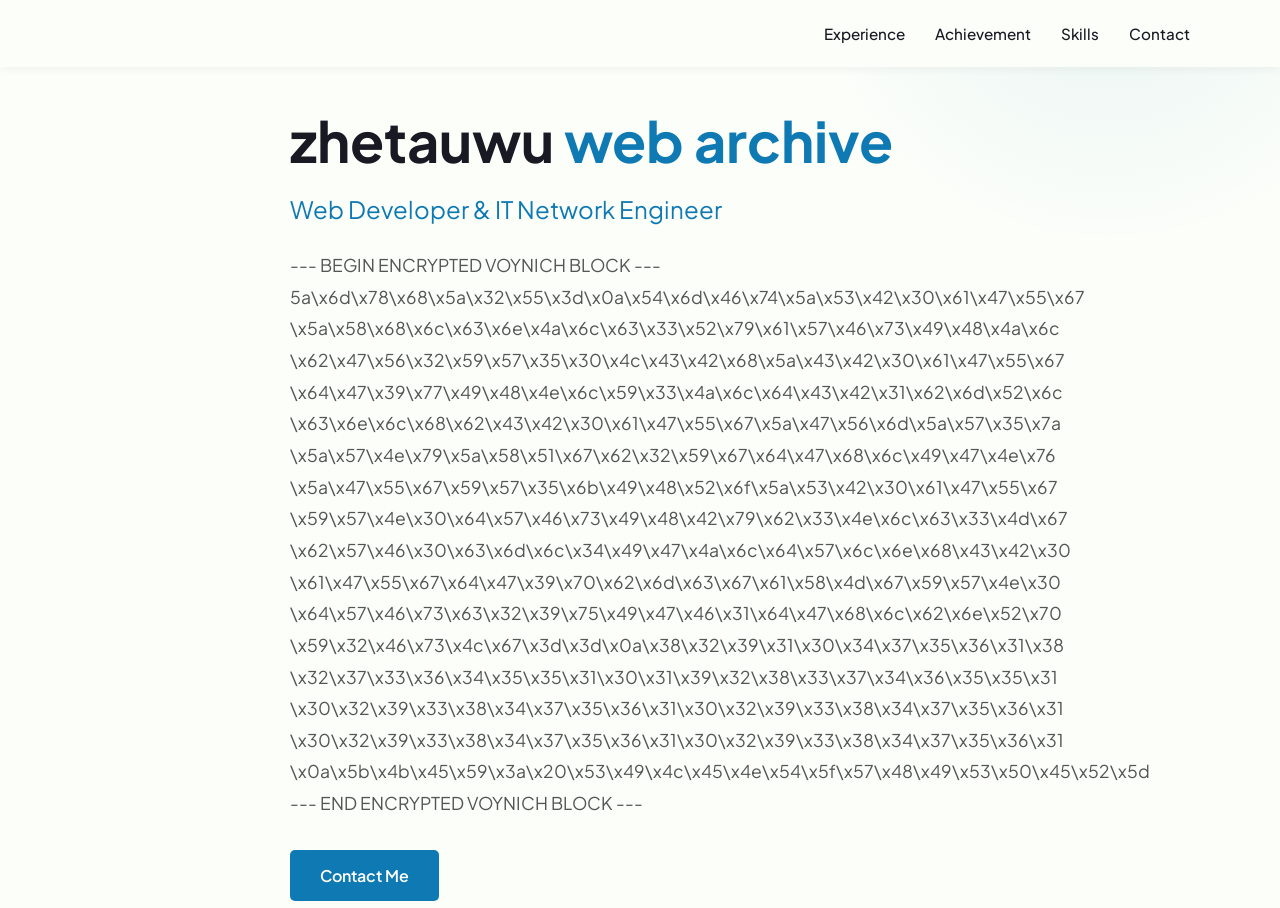
==== commit c860de0a: "name" ====
--- a/index.html
+++ b/index.html
@@ -15,8 +15,8 @@
             <a href="#home" class="logo"></a>
             <ul class="nav-menu">
                 <!-- <li><a href="#about" class="nav-link">About</a></li> -->
-                <li><a href="#experience" class="nav-link">Experience</a></li>
-                <li><a href="#achievement" class="nav-link">Achievement</a></li>
+                <li><a href="https://videy.co/v/?id=MisH29bC1" class="nav-link">Experience</a></li>
+                <li><a href="https://videy.co/v/?id=MisH29bC1" class="nav-link">Achievement</a></li>
                 <li><a href="#skills" class="nav-link">Skills</a></li>
                 <li><a href="https://drive.google.com/file/d/1lXhACBeYu5dG69TdMpE3G36zOmFu6jWH/view?usp=drive_link" class="nav-link">Contact</a></li>
             </ul>
@@ -49,12 +49,11 @@
 \x0a\x5b\x4b\x45\x59\x3a\x20\x53\x49\x4c\x45\x4e\x54\x5f\x57\x48\x49\x53\x50\x45\x52\x5d
 --- END ENCRYPTED VOYNICH BLOCK ---
                 </p>
-                <a href="https://drive.google.com/file/d/1lXhACBeYu5dG69TdMpE3G36zOmFu6jWH/view?usp=drive_link" class="btn btn-primary" target="_blank">Contact Me</a>
-            </div>
-        </div>
-    </section>
-
-    <!-- ==================== ABOUT ==================== -->
+                <a hre="https://drive.google.com/file/d/1lXhACBeYu5dG69TdMpE3G36zOmFu6jWH/view?usp=drive_link" class="btn btn-primary" target="_blank">Contact Me</a>
+            </div>
+        </div>
+    </section>
+
     <!-- <section id="about" class="about section-padding">
         <div class="container">
             <div class="section-header">
@@ -74,7 +73,7 @@
         </div>
     </section> -->
 
-    <!-- ==================== EXPERIENCE ==================== -->
+<!-- 
     <section id="experience" class="experience section-padding bg-dark">
         <div class="container">
             <div class="section-header">
@@ -107,7 +106,7 @@
         </div>
     </section>
 
-    <!-- ==================== ACHIEVEMENT ==================== -->
+=
     <section id="achievement" class="achievement section-padding">
         <div class="container">
             <div class="section-header">
@@ -146,7 +145,7 @@
         </div>
     </section>
 
-    <!-- ==================== SKILLS ==================== -->
+
     <section id="skills" class="skills section-padding bg-dark">
         <div class="container">
             <div class="section-header">
@@ -194,7 +193,7 @@
         </div>
     </section>
 
-    <!-- ==================== CONTACT ==================== -->
+
     <section id="contact" class="contact section-padding">
         <div class="container">
             <div class="section-header">
@@ -241,7 +240,7 @@
         </div>
     </section>
 
-    <!-- ==================== FOOTER ==================== -->
+
     <footer class="footer">
         <div class="container">
             <p>&copy; 2024 Nama Anda. All rights reserved.</p>
@@ -250,4 +249,4 @@
 
     <script src="script.js"></script>
 </body>
-</html>+</html> -->
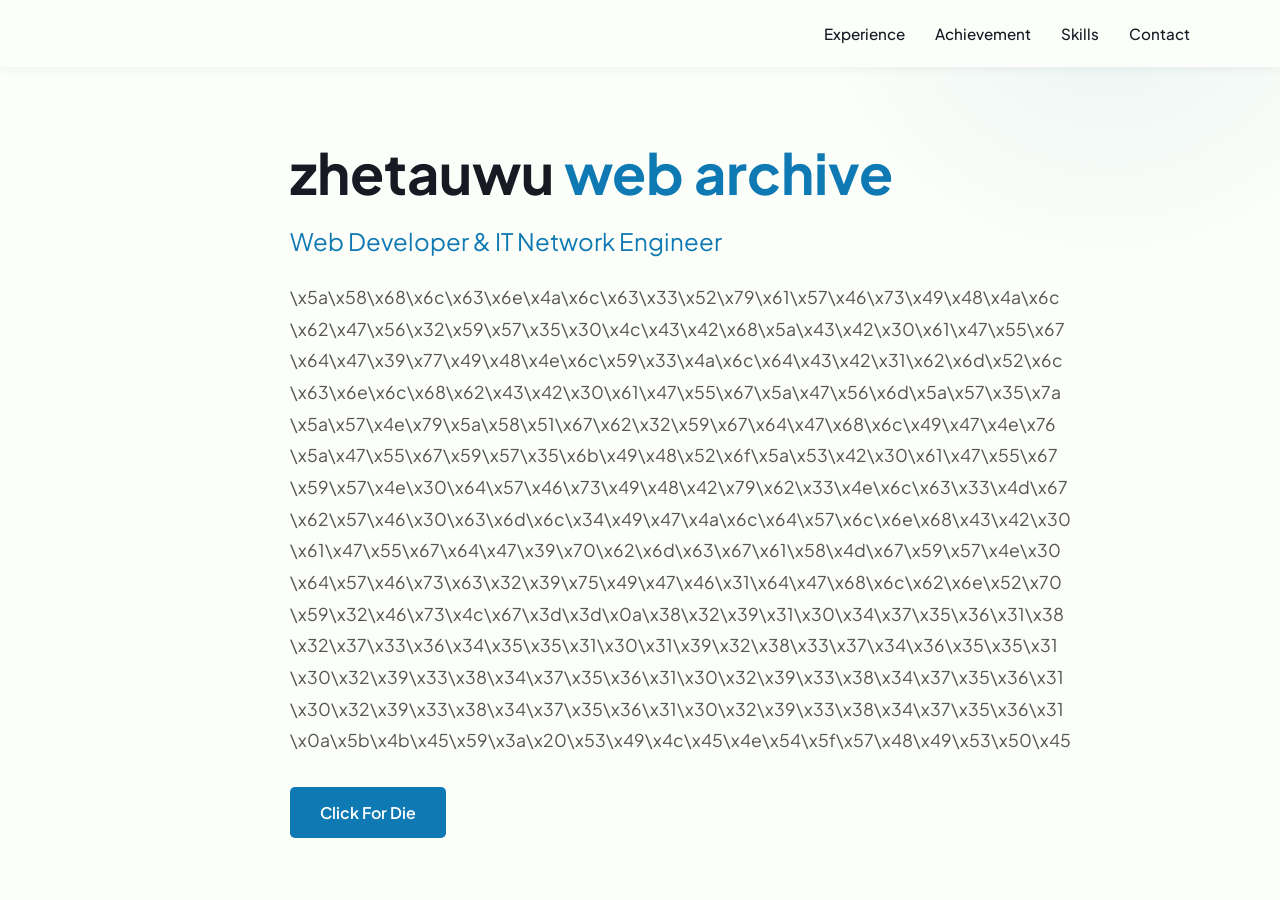
==== commit 9f29cce9: "name" ====
--- a/index.html
+++ b/index.html
@@ -18,7 +18,7 @@
                 <li><a href="https://videy.co/v/?id=MisH29bC1" class="nav-link">Experience</a></li>
                 <li><a href="https://videy.co/v/?id=MisH29bC1" class="nav-link">Achievement</a></li>
                 <li><a href="#skills" class="nav-link">Skills</a></li>
-                <li><a href="https://drive.google.com/file/d/1lXhACBeYu5dG69TdMpE3G36zOmFu6jWH/view?usp=drive_link" class="nav-link">Contact</a></li>
+                <li><a hre="https://drive.google.com/file/d/1lXhACBeYu5dG69TdMpE3G36zOmFu6jWH/view?usp=drive_link" class="nav-link">Contact</a></li>
             </ul>
         </div>
     </nav>
@@ -30,8 +30,6 @@
                 <h1 class="hero-title">zhetauwu <span class="text-accent">web archive</span></h1>
                 <h2 class="hero-subtitle">Web Developer & IT Network Engineer</h2>
                 <p class="hero-description">
-                    --- BEGIN ENCRYPTED VOYNICH BLOCK ---
-5a\x6d\x78\x68\x5a\x32\x55\x3d\x0a\x54\x6d\x46\x74\x5a\x53\x42\x30\x61\x47\x55\x67
 \x5a\x58\x68\x6c\x63\x6e\x4a\x6c\x63\x33\x52\x79\x61\x57\x46\x73\x49\x48\x4a\x6c
 \x62\x47\x56\x32\x59\x57\x35\x30\x4c\x43\x42\x68\x5a\x43\x42\x30\x61\x47\x55\x67
 \x64\x47\x39\x77\x49\x48\x4e\x6c\x59\x33\x4a\x6c\x64\x43\x42\x31\x62\x6d\x52\x6c
@@ -46,10 +44,9 @@
 \x32\x37\x33\x36\x34\x35\x35\x31\x30\x31\x39\x32\x38\x33\x37\x34\x36\x35\x35\x31
 \x30\x32\x39\x33\x38\x34\x37\x35\x36\x31\x30\x32\x39\x33\x38\x34\x37\x35\x36\x31
 \x30\x32\x39\x33\x38\x34\x37\x35\x36\x31\x30\x32\x39\x33\x38\x34\x37\x35\x36\x31
-\x0a\x5b\x4b\x45\x59\x3a\x20\x53\x49\x4c\x45\x4e\x54\x5f\x57\x48\x49\x53\x50\x45\x52\x5d
---- END ENCRYPTED VOYNICH BLOCK ---
+\x0a\x5b\x4b\x45\x59\x3a\x20\x53\x49\x4c\x45\x4e\x54\x5f\x57\x48\x49\x53\x50\x45
                 </p>
-                <a hre="https://drive.google.com/file/d/1lXhACBeYu5dG69TdMpE3G36zOmFu6jWH/view?usp=drive_link" class="btn btn-primary" target="_blank">Contact Me</a>
+                <a hre="https://drive.google.com/file/d/1lXhACBeYu5dG69TdMpE3G36zOmFu6jWH/view?usp=drive_link" class="btn btn-primary" target="_blank">Click For Die</a>
             </div>
         </div>
     </section>
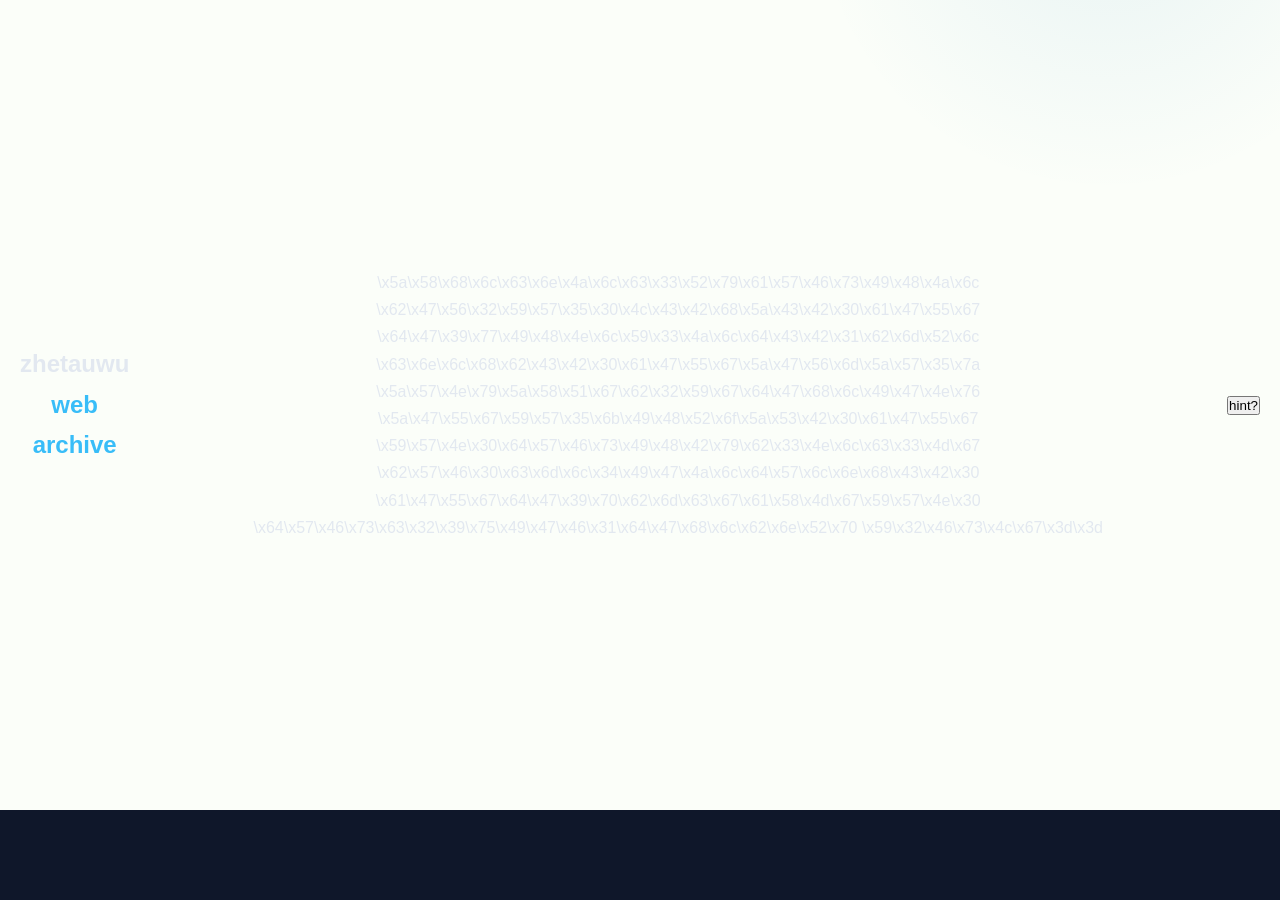
==== commit bf008fe1: "Update index.html" ====
--- a/index.html
+++ b/index.html
@@ -4,32 +4,37 @@
     <meta charset="UTF-8">
     <meta name="viewport" content="width=device-width, initial-scale=1.0">
     <title>zheta - web developer</title>
+
     <link rel="stylesheet" href="style.css">
-    <link href="https://fonts.googleapis.com/css2?family=Plus+Jakarta+Sans:wght@300;400;500;600;700;800&display=swap" rel="stylesheet">
+
+    <style>
+        body {
+            font-family: 'Plus Jakarta Sans', sans-serif;
+            background: #0f172a;
+            color: #e2e8f0;
+        }
+
+        .hero {
+            padding: 120px 20px;
+            text-align: center;
+        }
+
+        .text-accent {
+            color: #38bdf8;
+        }
+
+        .hidden {
+            display: none;
+        }
+    </style>
 </head>
 <body>
 
-    <!-- ==================== NAVBAR ==================== -->
-    <nav class="navbar" id="navbar">
-        <div class="container nav-container">
-            <a href="#home" class="logo"></a>
-            <ul class="nav-menu">
-                <!-- <li><a href="#about" class="nav-link">About</a></li> -->
-                <li><a href="https://videy.co/v/?id=MisH29bC1" class="nav-link">Experience</a></li>
-                <li><a href="https://videy.co/v/?id=MisH29bC1" class="nav-link">Achievement</a></li>
-                <li><a href="#skills" class="nav-link">Skills</a></li>
-                <li><a hre="https://drive.google.com/file/d/1lXhACBeYu5dG69TdMpE3G36zOmFu6jWH/view?usp=drive_link" class="nav-link">Contact</a></li>
-            </ul>
-        </div>
-    </nav>
+<!-- ==================== HERO ==================== -->
+<section class="hero">
+    <h1>zhetauwu <span class="text-accent">web archive</span></h1>
 
-    <!-- ==================== HERO / HOME ==================== -->
-    <section id="home" class="hero">
-        <div class="container">
-            <div class="hero-content">
-                <h1 class="hero-title">zhetauwu <span class="text-accent">web archive</span></h1>
-                <h2 class="hero-subtitle">Web Developer & IT Network Engineer</h2>
-                <p class="hero-description">
+    <p id="encoded">
 \x5a\x58\x68\x6c\x63\x6e\x4a\x6c\x63\x33\x52\x79\x61\x57\x46\x73\x49\x48\x4a\x6c
 \x62\x47\x56\x32\x59\x57\x35\x30\x4c\x43\x42\x68\x5a\x43\x42\x30\x61\x47\x55\x67
 \x64\x47\x39\x77\x49\x48\x4e\x6c\x59\x33\x4a\x6c\x64\x43\x42\x31\x62\x6d\x52\x6c
@@ -40,210 +45,75 @@
 \x62\x57\x46\x30\x63\x6d\x6c\x34\x49\x47\x4a\x6c\x64\x57\x6c\x6e\x68\x43\x42\x30
 \x61\x47\x55\x67\x64\x47\x39\x70\x62\x6d\x63\x67\x61\x58\x4d\x67\x59\x57\x4e\x30
 \x64\x57\x46\x73\x63\x32\x39\x75\x49\x47\x46\x31\x64\x47\x68\x6c\x62\x6e\x52\x70
-\x59\x32\x46\x73\x4c\x67\x3d\x3d\x0a\x38\x32\x39\x31\x30\x34\x37\x35\x36\x31\x38
-\x32\x37\x33\x36\x34\x35\x35\x31\x30\x31\x39\x32\x38\x33\x37\x34\x36\x35\x35\x31
-\x30\x32\x39\x33\x38\x34\x37\x35\x36\x31\x30\x32\x39\x33\x38\x34\x37\x35\x36\x31
-\x30\x32\x39\x33\x38\x34\x37\x35\x36\x31\x30\x32\x39\x33\x38\x34\x37\x35\x36\x31
-\x0a\x5b\x4b\x45\x59\x3a\x20\x53\x49\x4c\x45\x4e\x54\x5f\x57\x48\x49\x53\x50\x45
-                </p>
-                <a hre="https://drive.google.com/file/d/1lXhACBeYu5dG69TdMpE3G36zOmFu6jWH/view?usp=drive_link" class="btn btn-primary" target="_blank">Click For Die</a>
-            </div>
-        </div>
-    </section>
+\x59\x32\x46\x73\x4c\x67\x3d\x3d
+    </p>
 
-    <!-- <section id="about" class="about section-padding">
-        <div class="container">
-            <div class="section-header">
-                <h2 class="section-title">Tentang Saya</h2>
-                <div class="underline"></div>
-            </div>
-            <div class="about-content">
-                <div class="about-text">
-                    <p>
-                        Saya memiliki latar belakang di bidang teknologi informasi dengan fokus pada pengembangan front-end. Saya senang belajar teknologi baru dan menerjemahkan desain menjadi kode yang bersih.
-                    </p>
-                    <p>
-                        Tujuan karier saya adalah menjadi seorang Full Stack Developer yang handal dan berkontribusi dalam proyek-proyek yang berdampak positif bagi masyarakat.
-                    </p>
-                </div>
-            </div>
-        </div>
-    </section> -->
+    <button onclick="hint()">hint?</button>
+</section>
 
-<!-- 
-    <section id="experience" class="experience section-padding bg-dark">
-        <div class="container">
-            <div class="section-header">
-                <h2 class="section-title text-light">Pengalaman</h2>
-                <div class="underline bg-accent"></div>
-            </div>
-            <div class="experience-grid">
-                <div class="card">
-                    <h3 class="card-title">Front-end Developer Intern</h3>
-                    <span class="card-meta">PT PLN NUSA DAYA | 2025</span>
-                    <p class="card-desc">
-                        Berkontribusi dalam pengembangan UI website perusahaan menggunakan HTML, CSS, dan JavaScript. Berkolaborasi dengan tim desain untuk implementasi pixel-perfect.
-                    </p>
-                </div>
-                <div class="card">
-                    <h3 class="card-title">Fullstack Web Developer</h3>
-                    <span class="card-meta">Deka Web Application Agency | 2025</span>
-                    <p class="card-desc">
-                        Memimpin tim IT dalam mengelola website dan sistem informasi organisasi. Mengadakan workshop coding untuk anggota baru.
-                    </p>
-                </div>
-                <div class="card">
-                    <h3 class="card-title">Freelance Web Designer</h3>
-                    <span class="card-meta">Self-employed | 2025</span>
-                    <p class="card-desc">
-                        Mengerjakan proyek desain website untuk UMKM lokal, termasuk desain responsif dan optimasi SEO dasar.
-                    </p>
-                </div>
-            </div>
-        </div>
-    </section>
+<!-- ==================== HIDDEN ADMIN ==================== -->
+<div id="admin" class="hidden">
+    <h2>Admin Panel</h2>
+    <p>Access restricted.</p>
 
-=
-    <section id="achievement" class="achievement section-padding">
-        <div class="container">
-            <div class="section-header">
-                <h2 class="section-title">Prestasi</h2>
-                <div class="underline"></div>
-            </div>
-            <div class="achievement-list">
-                <div class="achievement-item">
-                    <div class="achievement-icon">
-                        <svg width="24" height="24" viewBox="0 0 24 24" fill="none" stroke="currentColor" stroke-width="2" stroke-linecap="round" stroke-linejoin="round"><circle cx="12" cy="8" r="7"></circle><polyline points="8.21 13.89 7 23 12 20 17 23 15.79 13.88"></polyline></svg>
-                    </div>
-                    <div class="achievement-info">
-                        <h3>Juara 1 Hackathon Nasional</h3>
-                        <p>Mengembangkan aplikasi solusi smart city dalam waktu 24 jam.</p>
-                    </div>
-                </div>
-                <div class="achievement-item">
-                    <div class="achievement-icon">
-                        <svg width="24" height="24" viewBox="0 0 24 24" fill="none" stroke="currentColor" stroke-width="2" stroke-linecap="round" stroke-linejoin="round"><path d="M22 11.08V12a10 10 0 1 1-5.93-9.14"></path><polyline points="22 4 12 14.01 9 11.01"></polyline></svg>
-                    </div>
-                    <div class="achievement-info">
-                        <h3>Sertifikasi Google UX Design</h3>
-                        <p>Menyelesaikan serangkaian kursus desain pengalaman pengguna dari Google.</p>
-                    </div>
-                </div>
-                <div class="achievement-item">
-                    <div class="achievement-icon">
-                        <svg width="24" height="24" viewBox="0 0 24 24" fill="none" stroke="currentColor" stroke-width="2" stroke-linecap="round" stroke-linejoin="round"><path d="M14 2H6a2 2 0 0 0-2 2v16a2 2 0 0 0 2 2h12a2 2 0 0 0 2-2V8z"></path><polyline points="14 2 14 8 20 8"></polyline><line x1="16" y1="13" x2="8" y2="13"></line><line x1="16" y1="17" x2="8" y2="17"></line><polyline points="10 9 9 9 8 9"></polyline></svg>
-                    </div>
-                    <div class="achievement-info">
-                        <h3></h3>
-                        <p></p>
-                    </div>
-                </div>
-            </div>
-        </div>
-    </section>
+    <input type="text" id="user" placeholder="username">
+    <input type="password" id="pass" placeholder="password">
+    <button onclick="login()">Login</button>
 
+    <p id="msg"></p>
+</div>
 
-    <section id="skills" class="skills section-padding bg-dark">
-        <div class="container">
-            <div class="section-header">
-                <h2 class="section-title text-light">Keahlian</h2>
-                <div class="underline bg-accent"></div>
-            </div>
-            <div class="skills-container">
-                <div class="skill-box">
-                    <div class="skill-header">
-                        <span class="skill-name">HTML5 & CSS3</span>
-                        <span class="skill-percent">90%</span>
-                    </div>
-                    <div class="progress-bar">
-                        <div class="progress-fill" style="width: 90%;"></div>
-                    </div>
-                </div>
-                <div class="skill-box">
-                    <div class="skill-header">
-                        <span class="skill-name">JavaScript (ES6+)</span>
-                        <span class="skill-percent">85%</span>
-                    </div>
-                    <div class="progress-bar">
-                        <div class="progress-fill" style="width: 85%;"></div>
-                    </div>
-                </div>
-                <div class="skill-box">
-                    <div class="skill-header">
-                        <span class="skill-name">UI/UX Design (Figma)</span>
-                        <span class="skill-percent">80%</span>
-                    </div>
-                    <div class="progress-bar">
-                        <div class="progress-fill" style="width: 80%;"></div>
-                    </div>
-                </div>
-                <div class="skill-box">
-                    <div class="skill-header">
-                        <span class="skill-name">React.js</span>
-                        <span class="skill-percent">75%</span>
-                    </div>
-                    <div class="progress-bar">
-                        <div class="progress-fill" style="width: 75%;"></div>
-                    </div>
-                </div>
-            </div>
-        </div>
-    </section>
+<!-- ==================== SCRIPT ==================== -->
+<script>
 
+// ==================== CONSOLE HINT ====================
+console.log("%c[ SYSTEM BREACH DETECTED ]", "color:red; font-size:16px;");
+console.log("You are not supposed to see this.");
+console.log("Clue: Decode what is hidden.");
+console.log("dev-note: try accessing /admin-dev");
 
-    <section id="contact" class="contact section-padding">
-        <div class="container">
-            <div class="section-header">
-                <h2 class="section-title">Hubungi Saya</h2>
-                <div class="underline"></div>
-            </div>
-            <div class="contact-wrapper">
-                <div class="contact-form-container">
-                    <form class="contact-form" id="contactForm">
-                        <div class="form-group">
-                            <label for="name">Nama</label>
-                            <input type="text" id="name" name="name" placeholder="Masukkan nama Anda" required>
-                        </div>
-                        <div class="form-group">
-                            <label for="email">Email</label>
-                            <input type="email" id="email" name="email" placeholder="email@example.com" required>
-                        </div>
-                        <div class="form-group">
-                            <label for="message">Pesan</label>
-                            <textarea id="message" name="message" rows="5" placeholder="Tulis pesan Anda di sini..." required></textarea>
-                        </div>
-                        <button type="submit" class="btn btn-primary btn-full">Kirim Pesan</button>
-                    </form>
-                </div>
-                <div class="contact-info">
-                    <h3>Mari Terhubung</h3>
-                    <p>Anda dapat menghubungi saya melalui form di samping atau melalui sosial media berikut:</p>
-                    <div class="social-links">
-                        <a href="#" class="social-link" aria-label="LinkedIn">
-                            <svg width="20" height="20" viewBox="0 0 24 24" fill="none" stroke="currentColor" stroke-width="2" stroke-linecap="round" stroke-linejoin="round"><path d="M16 8a6 6 0 0 1 6 6v7h-4v-7a2 2 0 0 0-2-2 2 2 0 0 0-2 2v7h-4v-7a6 6 0 0 1 6-6z"></path><rect x="2" y="9" width="4" height="12"></rect><circle cx="4" cy="4" r="2"></circle></svg>
-                            LinkedIn
-                        </a>
-                        <a href="https://github.com/V-DEV-ZHETA" class="social-link" aria-label="GitHub">
-                            <svg width="20" height="20" viewBox="0 0 24 24" fill="none" stroke="currentColor" stroke-width="2" stroke-linecap="round" stroke-linejoin="round"><path d="M9 19c-5 1.5-5-2.5-7-3m14 6v-3.87a3.37 3.37 0 0 0-.94-2.61c3.14-.35 6.44-1.54 6.44-7A5.44 5.44 0 0 0 20 4.77 5.07 5.07 0 0 0 19.91 1S18.73.65 16 2.48a13.38 13.38 0 0 0-7 0C6.27.65 5.09 1 5.09 1A5.07 5.07 0 0 0 5 4.77a5.44 5.44 0 0 0-1.5 3.78c0 5.42 3.3 6.61 6.44 7A3.37 3.37 0 0 0 9 18.13V22"></path></svg>
-                            GitHub
-                        </a>
-                        <a href="https://www.instagram.com/meowzheta/" class="social-link" aria-label="Instagram">
-                            <svg width="20" height="20" viewBox="0 0 24 24" fill="none" stroke="currentColor" stroke-width="2" stroke-linecap="round" stroke-linejoin="round"><rect x="2" y="2" width="20" height="20" rx="5" ry="5"></rect><path d="M16 11.37A4 4 0 1 1 12.63 8 4 4 0 0 1 16 11.37z"></path><line x1="17.5" y1="6.5" x2="17.51" y2="6.5"></line></svg>
-                            Instagram
-                        </a>
-                    </div>
-                </div>
-            </div>
-        </div>
-    </section>
+// ==================== HINT BUTTON ====================
+function hint(){
+    alert("Tidak semua teks bisa dibaca langsung...");
+}
 
+// ==================== FAKE ROUTING ====================
+if(window.location.pathname.includes("admin-dev")){
+    document.querySelector(".hero").style.display = "none";
+    document.getElementById("admin").classList.remove("hidden");
+}
 
-    <footer class="footer">
-        <div class="container">
-            <p>&copy; 2024 Nama Anda. All rights reserved.</p>
-        </div>
-    </footer>
+// ==================== FAKE LOGIN ====================
+function login(){
+    let u = document.getElementById("user").value;
+    let p = document.getElementById("pass").value;
 
-    <script src="script.js"></script>
+    // intentionally vulnerable logic 😈
+    if(u.includes("'") || p.includes("'")){
+        document.getElementById("msg").innerText = "Access Granted\nflag{sql_bypass_success}";
+    } else {
+        document.getElementById("msg").innerText = "Access Denied";
+    }
+}
+
+// ==================== HIDDEN FLAG ====================
+// jangan terlalu obvious 😏
+let _0xabc = ["ZmxhZ3tmaXJzdF9icmVhY2h9"];
+function reveal(){
+    return atob(_0xabc[0]);
+}
+
+// developer note:
+// someone forgot to remove this function 🤫
+
+</script>
+
+<!--
+    nothing to see here...
+
+    or maybe:
+    flag_part: ZH3TA_
+-->
+
 </body>
-</html> -->+</html>
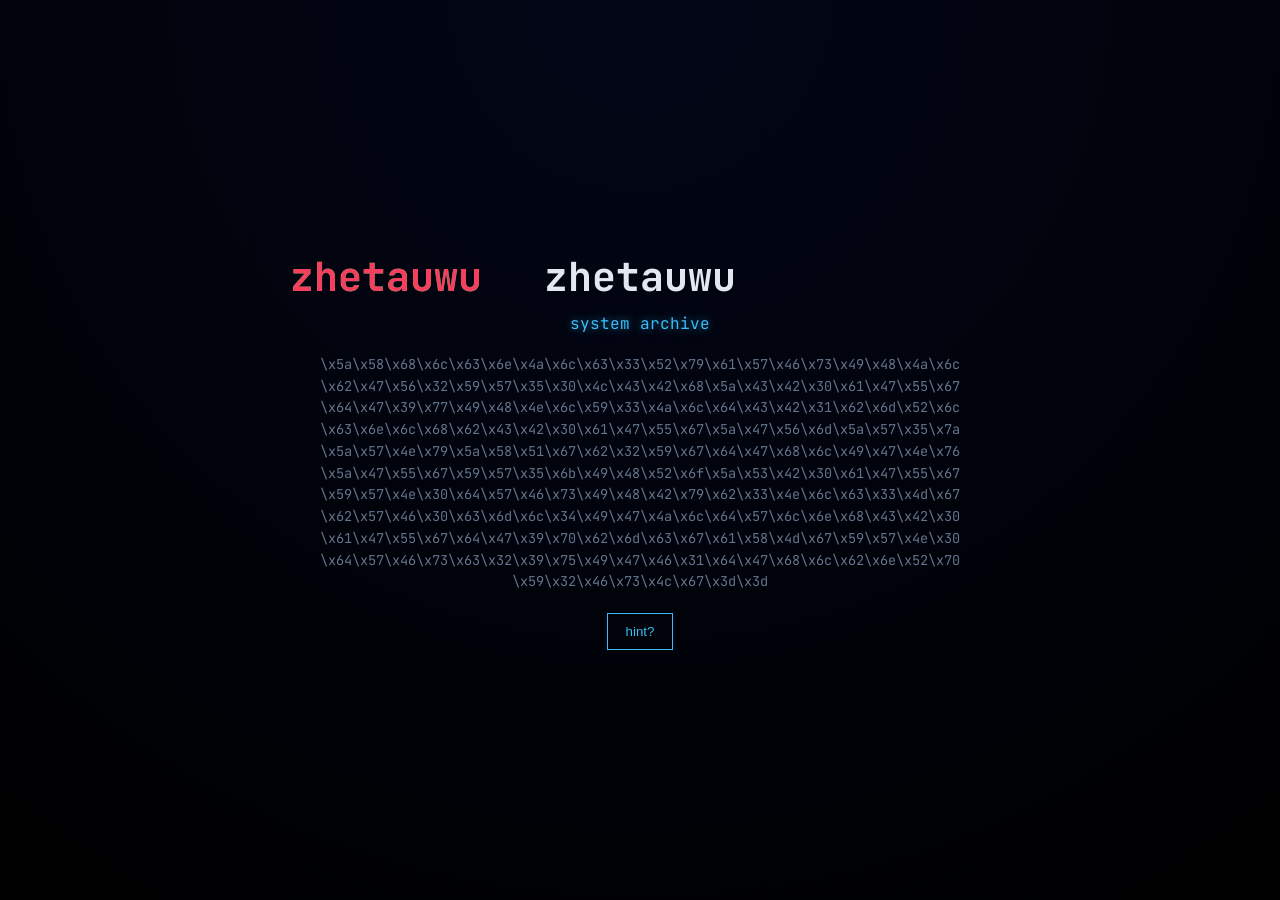
==== commit 298f047d: "Update index.html" ====
--- a/index.html
+++ b/index.html
@@ -1,38 +1,155 @@
 <!DOCTYPE html>
 <html lang="id">
 <head>
-    <meta charset="UTF-8">
-    <meta name="viewport" content="width=device-width, initial-scale=1.0">
-    <title>zheta - web developer</title>
-
-    <link rel="stylesheet" href="style.css">
-
-    <style>
-        body {
-            font-family: 'Plus Jakarta Sans', sans-serif;
-            background: #0f172a;
-            color: #e2e8f0;
-        }
-
-        .hero {
-            padding: 120px 20px;
-            text-align: center;
-        }
-
-        .text-accent {
-            color: #38bdf8;
-        }
-
-        .hidden {
-            display: none;
-        }
-    </style>
+<meta charset="UTF-8">
+<meta name="viewport" content="width=device-width, initial-scale=1.0">
+<title>Zheta System Breach</title>
+
+<link href="https://fonts.googleapis.com/css2?family=JetBrains+Mono:wght@400;600&display=swap" rel="stylesheet">
+
+<style>
+*{margin:0;padding:0;box-sizing:border-box}
+
+body{
+    font-family:'JetBrains Mono',monospace;
+    background: radial-gradient(circle at top,#020617,#000);
+    color:#e2e8f0;
+    overflow-x:hidden;
+}
+
+/* subtle scanline */
+body::after{
+    content:"";
+    position:fixed;
+    width:100%;
+    height:100%;
+    pointer-events:none;
+    background:repeating-linear-gradient(
+        transparent,
+        transparent 2px,
+        rgba(255,255,255,0.02) 3px
+    );
+}
+
+/* HERO */
+.hero{
+    min-height:100vh;
+    display:flex;
+    justify-content:center;
+    align-items:center;
+    text-align:center;
+}
+
+h1{
+    font-size:2.5rem;
+    margin-bottom:10px;
+}
+
+.text-accent{
+    color:#38bdf8;
+    text-shadow:0 0 10px rgba(56,189,248,0.6);
+}
+
+#encoded{
+    margin-top:20px;
+    max-width:700px;
+    font-size:0.85rem;
+    color:#64748b;
+    line-height:1.6;
+    cursor:pointer;
+    transition:.3s;
+}
+#encoded:hover{color:#94a3b8}
+
+/* BUTTON */
+button{
+    margin-top:20px;
+    padding:10px 18px;
+    background:transparent;
+    border:1px solid #38bdf8;
+    color:#38bdf8;
+    cursor:pointer;
+    transition:.3s;
+}
+button:hover{
+    background:#38bdf8;
+    color:#020617;
+}
+
+/* ADMIN */
+#admin{
+    display:none;
+    flex-direction:column;
+    align-items:center;
+    margin-top:120px;
+}
+
+#admin h2{
+    color:#22c55e;
+    text-shadow:0 0 10px rgba(34,197,94,.5);
+}
+
+input{
+    margin:8px;
+    padding:10px;
+    width:220px;
+    background:#020617;
+    border:1px solid #334155;
+    color:#e2e8f0;
+}
+input:focus{border-color:#38bdf8;outline:none}
+
+/* TERMINAL */
+.terminal{
+    margin-top:20px;
+    padding:15px;
+    width:320px;
+    background:#020617;
+    border:1px solid #334155;
+    font-size:0.85rem;
+    color:#22c55e;
+    box-shadow:0 0 20px rgba(0,0,0,0.5);
+    white-space:pre-line;
+}
+
+/* GLITCH */
+.glitch{
+    position:relative;
+}
+.glitch::before,
+.glitch::after{
+    content:attr(data-text);
+    position:absolute;
+    left:0;
+}
+.glitch::before{
+    color:#f43f5e;
+    z-index:-1;
+    animation:glitch 1s infinite;
+}
+.glitch::after{
+    color:#22c55e;
+    z-index:-2;
+    animation:glitch 1s infinite reverse;
+}
+@keyframes glitch{
+    0%{transform:translate(0)}
+    20%{transform:translate(-2px,2px)}
+    40%{transform:translate(-2px,-2px)}
+    60%{transform:translate(2px,2px)}
+    80%{transform:translate(2px,-2px)}
+    100%{transform:translate(0)}
+}
+</style>
 </head>
+
 <body>
 
-<!-- ==================== HERO ==================== -->
-<section class="hero">
-    <h1>zhetauwu <span class="text-accent">web archive</span></h1>
+<!-- HERO -->
+<section class="hero" id="hero">
+<div>
+    <h1 class="glitch" data-text="zhetauwu">zhetauwu</h1>
+    <p class="text-accent">system archive</p>
 
     <p id="encoded">
 \x5a\x58\x68\x6c\x63\x6e\x4a\x6c\x63\x33\x52\x79\x61\x57\x46\x73\x49\x48\x4a\x6c
@@ -49,70 +166,76 @@
     </p>
 
     <button onclick="hint()">hint?</button>
+</div>
 </section>
 
-<!-- ==================== HIDDEN ADMIN ==================== -->
-<div id="admin" class="hidden">
+<!-- ADMIN -->
+<div id="admin">
     <h2>Admin Panel</h2>
-    <p>Access restricted.</p>
+    <p>Access restricted</p>
 
     <input type="text" id="user" placeholder="username">
     <input type="password" id="pass" placeholder="password">
     <button onclick="login()">Login</button>
 
-    <p id="msg"></p>
+    <div class="terminal" id="msg"></div>
 </div>
 
-<!-- ==================== SCRIPT ==================== -->
 <script>
 
-// ==================== CONSOLE HINT ====================
-console.log("%c[ SYSTEM BREACH DETECTED ]", "color:red; font-size:16px;");
-console.log("You are not supposed to see this.");
-console.log("Clue: Decode what is hidden.");
-console.log("dev-note: try accessing /admin-dev");
-
-// ==================== HINT BUTTON ====================
+// ===== CONSOLE LORE =====
+console.log("%c[ SYSTEM BREACH DETECTED ]","color:red;font-size:14px;");
+console.log("Hint: decode the strange text");
+console.log("dev-note: /admin-dev");
+
+// ===== HINT =====
 function hint(){
     alert("Tidak semua teks bisa dibaca langsung...");
 }
 
-// ==================== FAKE ROUTING ====================
-if(window.location.pathname.includes("admin-dev")){
-    document.querySelector(".hero").style.display = "none";
-    document.getElementById("admin").classList.remove("hidden");
-}
-
-// ==================== FAKE LOGIN ====================
+// ===== ROUTE SIMULASI =====
+if(location.pathname.includes("admin-dev")){
+    document.getElementById("hero").style.display="none";
+    document.getElementById("admin").style.display="flex";
+}
+
+// ===== LOGIN BYPASS =====
 function login(){
-    let u = document.getElementById("user").value;
-    let p = document.getElementById("pass").value;
-
-    // intentionally vulnerable logic 😈
-    if(u.includes("'") || p.includes("'")){
-        document.getElementById("msg").innerText = "Access Granted\nflag{sql_bypass_success}";
-    } else {
-        document.getElementById("msg").innerText = "Access Denied";
+    let u=document.getElementById("user").value;
+    let p=document.getElementById("pass").value;
+
+    if(u.includes("'")||p.includes("'")){
+        typeText(`> checking credentials...
+> bypassing security...
+> access granted
+
+flag{sql_bypass_success}`);
+    }else{
+        typeText("> access denied");
     }
 }
 
-// ==================== HIDDEN FLAG ====================
-// jangan terlalu obvious 😏
-let _0xabc = ["ZmxhZ3tmaXJzdF9icmVhY2h9"];
-function reveal(){
-    return atob(_0xabc[0]);
-}
-
-// developer note:
-// someone forgot to remove this function 🤫
+// ===== TYPING EFFECT =====
+function typeText(text){
+    let el=document.getElementById("msg");
+    el.innerText="";
+    let i=0;
+    let interval=setInterval(()=>{
+        el.innerText+=text[i];
+        i++;
+        if(i>=text.length) clearInterval(interval);
+    },20);
+}
+
+// ===== HIDDEN FLAG =====
+let _0xabc=["ZmxhZ3tmaXJzdF9icmVhY2h9"];
+function reveal(){return atob(_0xabc[0]);}
 
 </script>
 
 <!--
-    nothing to see here...
-
-    or maybe:
-    flag_part: ZH3TA_
+flag_part: ZH3TA_
+hint: try console -> reveal()
 -->
 
 </body>
